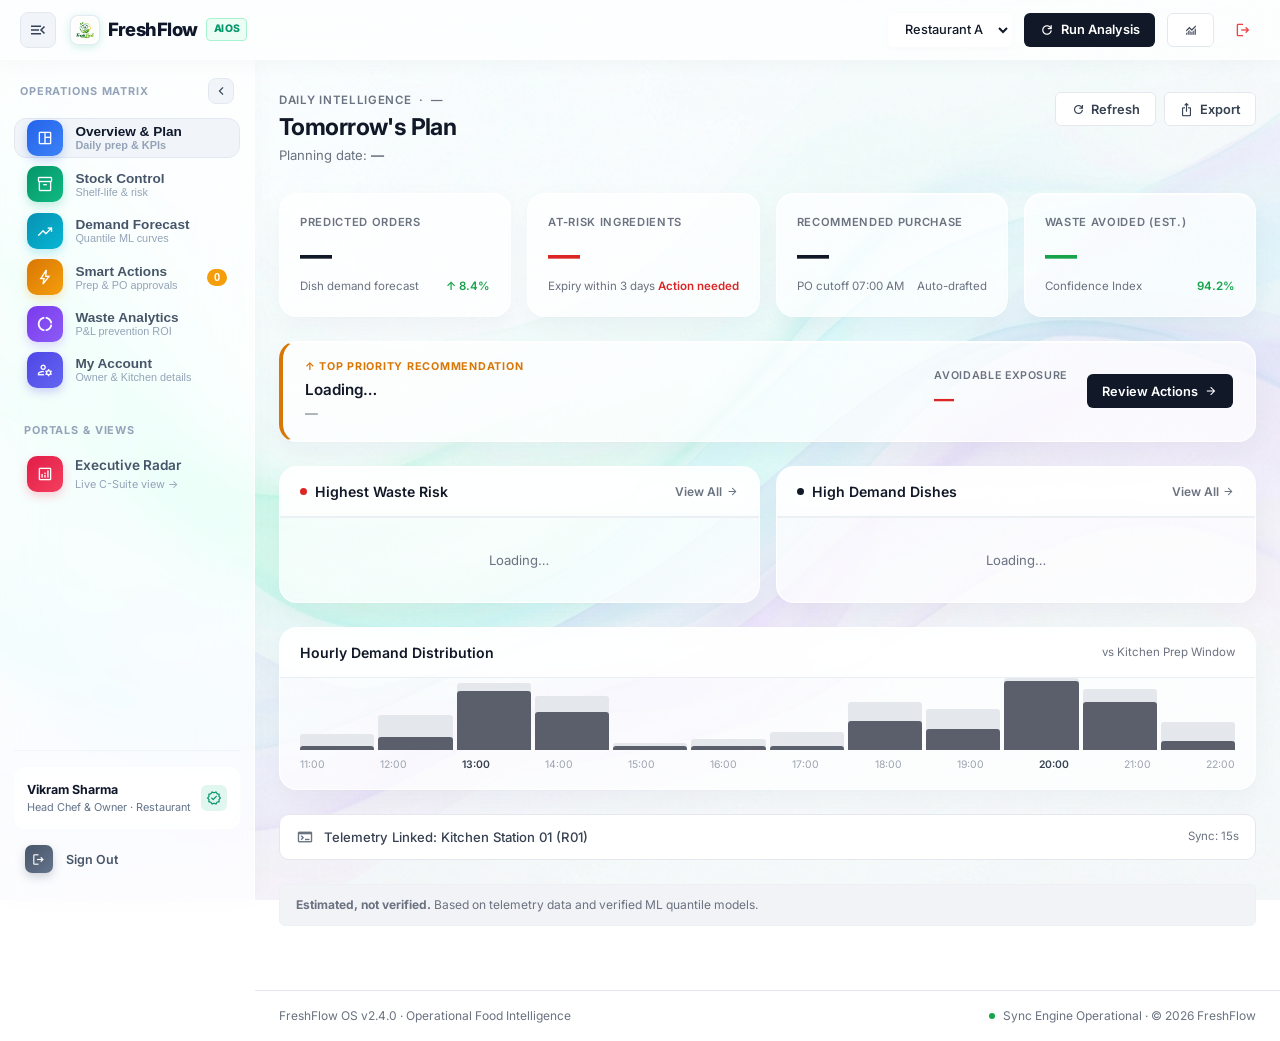
==== static/app.html @ 509ab34d "feat: initialize FreshFlowAI application with backend, database, and static frontend assets" ====
<!DOCTYPE html>
<html lang="en">

<head>
  <meta charset="utf-8" />
  <meta name="viewport" content="width=device-width, initial-scale=1.0" />
  <title>FreshFlow — Restaurant Operations Workspace</title>
  <meta name="description"
    content="Operational restaurant intelligence platform powered by Machine Learning demand forecasting, ingredient waste risk prediction, and automated prep & purchasing planning." />

  <link rel="preconnect" href="https://fonts.googleapis.com" />
  <link rel="preconnect" href="https://fonts.gstatic.com" crossorigin="" />
  <link href="https://fonts.googleapis.com/css2?family=Inter:wght@300;400;500;600;700;800&display=swap"
    rel="stylesheet" />
  <link
    href="https://fonts.googleapis.com/css2?family=Material+Symbols+Outlined:opsz,wght,FILL,GRAD@20..48,100..700,0..1,-50..200"
    rel="stylesheet" />
  <link href="/static/styles.css?v=2.4" rel="stylesheet" />
  <link rel="icon" type="image/png" href="/static/logo.png" />

  <style>
    /* Liquid Glassmorphism & Light bg.png theme */
    body {
      background: url('/static/bg.png') no-repeat center center fixed !important;
      background-size: cover !important;
      min-height: 100vh;
    }

    .workspace-wrapper {
      display: flex;
      flex-direction: column;
      min-height: 100vh;
      background: transparent;
    }

    /* 1. SIMPLE TOP NAVBAR (Liquid Glass) */
    .simple-navbar {
      height: 60px;
      background: rgba(255, 255, 255, 0.75) !important;
      backdrop-filter: blur(20px) saturate(180%) !important;
      -webkit-backdrop-filter: blur(20px) saturate(180%) !important;
      border-bottom: 1px solid rgba(255, 255, 255, 0.85) !important;
      position: sticky;
      top: 0;
      z-index: 50;
      box-shadow: 0 4px 20px rgba(15, 23, 42, 0.03);
    }

    .simple-navbar-inner {
      height: 100%;
      padding: 0 1.25rem;
      display: flex;
      align-items: center;
      justify-content: space-between;
    }

    .navbar-brand-section {
      display: flex;
      align-items: center;
      gap: 0.85rem;
    }

    .navbar-collapse-btn {
      width: 36px;
      height: 36px;
      border-radius: 8px;
      background: #f1f5f9;
      border: 1px solid #e2e8f0;
      color: #334155;
      display: flex;
      align-items: center;
      justify-content: center;
      cursor: pointer;
      transition: all 0.15s;
    }

    .navbar-collapse-btn:hover {
      background: #e2e8f0;
      color: #0f172a;
    }

    .navbar-brand-name {
      font-size: 1.15rem;
      font-weight: 800;
      letter-spacing: -0.03em;
      color: #0f172a;
      display: flex;
      align-items: center;
      gap: 0.5rem;
      text-decoration: none;
    }

    .navbar-ai-chip {
      font-size: 0.65rem;
      font-weight: 800;
      background: #ecfdf5;
      color: #059669;
      border: 1px solid #a7f3d0;
      padding: 0.15rem 0.45rem;
      border-radius: 4px;
    }

    .navbar-status-pill {
      display: inline-flex;
      align-items: center;
      gap: 0.4rem;
      font-size: 0.72rem;
      font-weight: 600;
      color: #059669;
      background: #ecfdf5;
      border: 1px solid #d1fae5;
      padding: 0.2rem 0.6rem;
      border-radius: 9999px;
    }

    .navbar-right-controls {
      display: flex;
      align-items: center;
      gap: 0.75rem;
    }

    .active-kitchen-pill {
      display: flex;
      align-items: center;
      gap: 0.45rem;
      background: rgba(255, 255, 255, 0.75);
      border: 1px solid rgba(226, 232, 240, 0.9);
      padding: 0.35rem 0.8rem;
      border-radius: 9999px;
      font-size: 0.78rem;
      font-weight: 600;
      color: #334155;
      user-select: none;
      cursor: default;
    }

    /* 2. COLORFUL COLLAPSIBLE SIDEBAR */
    .workspace-layout {
      display: flex;
      flex: 1;
      min-height: calc(100vh - 60px);
    }

    .colorful-sidebar {
      width: 255px;
      background: rgba(255, 255, 255, 0.74);
      backdrop-filter: blur(24px) saturate(190%);
      -webkit-backdrop-filter: blur(24px) saturate(190%);
      border-right: 1px solid rgba(255, 255, 255, 0.85);
      display: flex;
      flex-direction: column;
      transition: width 0.25s cubic-bezier(0.16, 1, 0.3, 1);
      position: sticky;
      top: 60px;
      height: calc(100vh - 60px);
      z-index: 30;
      overflow-y: auto;
      overflow-x: hidden;
      flex-shrink: 0;
      box-shadow: 4px 0 24px rgba(15, 23, 42, 0.02);
    }

    .colorful-sidebar.collapsed {
      width: 74px;
    }

    .colorful-sidebar.collapsed .sidebar-label-wrap,
    .colorful-sidebar.collapsed .sidebar-section-title,
    .colorful-sidebar.collapsed .sidebar-profile-card,
    .colorful-sidebar.collapsed .sidebar-badge {
      display: none !important;
    }

    .colorful-sidebar.collapsed .sidebar-nav-item {
      justify-content: center;
      padding: 0.7rem 0;
    }

    .sidebar-content-wrap {
      padding: 1.15rem 0.85rem;
      flex: 1;
      display: flex;
      flex-direction: column;
    }

    .sidebar-section-title {
      font-size: 0.68rem;
      font-weight: 700;
      color: #94a3b8;
      letter-spacing: 0.08em;
      text-transform: uppercase;
      padding: 0.5rem 0.65rem 0.35rem;
      white-space: nowrap;
    }

    .sidebar-nav-list {
      display: flex;
      flex-direction: column;
      gap: 0.4rem;
      list-style: none;
      margin-bottom: 1.5rem;
    }

    .sidebar-nav-item {
      display: flex;
      align-items: center;
      gap: 0.8rem;
      padding: 0.6rem 0.75rem;
      border-radius: 12px;
      border: 1px solid transparent;
      background: transparent;
      color: #475569;
      cursor: pointer;
      transition: all 0.15s cubic-bezier(0.16, 1, 0.3, 1);
      text-decoration: none;
      width: 100%;
      text-align: left;
      user-select: none;
    }

    .sidebar-nav-item:hover {
      background: #f8fafc;
      color: #0f172a;
    }

    .sidebar-nav-item.active {
      background: #f1f5f9;
      color: #0f172a;
      border-color: #e2e8f0;
      font-weight: 600;
    }

    /* Colorful Gradient Icon Boxes */
    .sidebar-icon-wrap {
      width: 36px;
      height: 36px;
      min-width: 36px;
      border-radius: 10px;
      display: flex;
      align-items: center;
      justify-content: center;
      color: #ffffff;
      transition: transform 0.15s;
    }

    .sidebar-nav-item:hover .sidebar-icon-wrap {
      transform: scale(1.05);
    }

    .icon-gradient-blue {
      background: linear-gradient(135deg, #2563eb, #3b82f6);
      box-shadow: 0 4px 10px rgba(37, 99, 235, 0.25);
    }

    .icon-gradient-green {
      background: linear-gradient(135deg, #059669, #10b981);
      box-shadow: 0 4px 10px rgba(16, 185, 129, 0.25);
    }

    .icon-gradient-teal {
      background: linear-gradient(135deg, #0891b2, #06b6d4);
      box-shadow: 0 4px 10px rgba(6, 182, 212, 0.25);
    }

    .icon-gradient-amber {
      background: linear-gradient(135deg, #d97706, #f59e0b);
      box-shadow: 0 4px 10px rgba(245, 158, 11, 0.25);
    }

    .icon-gradient-purple {
      background: linear-gradient(135deg, #7c3aed, #8b5cf6);
      box-shadow: 0 4px 10px rgba(139, 92, 246, 0.25);
    }

    .icon-gradient-rose {
      background: linear-gradient(135deg, #e11d48, #f43f5e);
      box-shadow: 0 4px 10px rgba(244, 63, 94, 0.25);
    }

    .icon-gradient-slate {
      background: linear-gradient(135deg, #475569, #64748b);
      box-shadow: 0 4px 10px rgba(71, 85, 105, 0.25);
    }

    .icon-gradient-indigo {
      background: linear-gradient(135deg, #4f46e5, #6366f1);
      box-shadow: 0 4px 10px rgba(79, 70, 229, 0.25);
    }

    .sidebar-label-wrap {
      display: flex;
      flex-direction: column;
      flex: 1;
      min-width: 0;
      overflow: hidden;
    }

    .sidebar-label-title {
      font-size: 0.85rem;
      font-weight: 600;
      white-space: nowrap;
      overflow: hidden;
      text-overflow: ellipsis;
    }

    .sidebar-label-sub {
      font-size: 0.68rem;
      color: #94a3b8;
      white-space: nowrap;
      overflow: hidden;
      text-overflow: ellipsis;
    }

    .sidebar-badge {
      font-size: 0.7rem;
      font-weight: 700;
      background: #f59e0b;
      color: #ffffff;
      padding: 0.15rem 0.45rem;
      border-radius: 9999px;
    }

    .sidebar-footer {
      margin-top: auto;
      padding-top: 1rem;
      border-top: 1px solid #f1f5f9;
      display: flex;
      flex-direction: column;
      gap: 0.5rem;
    }

    .sidebar-profile-card {
      background: #f8fafc;
      border: 1px solid #e2e8f0;
      border-radius: 12px;
      padding: 0.75rem;
      display: flex;
      align-items: center;
      justify-content: space-between;
    }

    .sidebar-profile-name {
      font-size: 0.78rem;
      font-weight: 700;
      color: #0f172a;
    }

    .sidebar-profile-role {
      font-size: 0.68rem;
      color: #64748b;
    }

    /* Main Content */
    .workspace-main-content {
      flex: 1;
      min-width: 0;
      overflow-y: auto;
    }

    /* ==========================================================================
       LIQUID GLASS CARDS SYSTEM
       ========================================================================== */
    .card,
    .kpi-card,
    .priority-banner,
    .chart-card {
      background: rgba(255, 255, 255, 0.72) !important;
      backdrop-filter: blur(20px) saturate(190%) !important;
      -webkit-backdrop-filter: blur(20px) saturate(190%) !important;
      border: 1px solid rgba(255, 255, 255, 0.88) !important;
      border-radius: 18px !important;
      box-shadow:
        0 10px 30px rgba(15, 23, 42, 0.04),
        0 1px 3px rgba(0, 0, 0, 0.02),
        inset 0 1px 1px rgba(255, 255, 255, 0.95) !important;
      position: relative;
      overflow: hidden;
      transition: all 0.25s cubic-bezier(0.16, 1, 0.3, 1);
    }

    /* Specular Liquid Edge Highlight */
    .card::before,
    .kpi-card::before,
    .priority-banner::before {
      content: '';
      position: absolute;
      top: 0;
      left: 0;
      right: 0;
      height: 1px;
      background: linear-gradient(90deg, transparent, rgba(255, 255, 255, 0.95), transparent);
      pointer-events: none;
    }

    .card:hover,
    .kpi-card:hover {
      transform: translateY(-3px);
      background: rgba(255, 255, 255, 0.84) !important;
      border-color: rgba(255, 255, 255, 1) !important;
      box-shadow:
        0 18px 40px rgba(15, 23, 42, 0.08),
        0 4px 16px rgba(16, 185, 129, 0.08),
        inset 0 1px 1px #ffffff !important;
    }

    .priority-banner {
      border-left: 4px solid var(--warn) !important;
    }

    .card-header {
      background: rgba(255, 255, 255, 0.45) !important;
      backdrop-filter: blur(10px) !important;
      border-bottom: 1px solid rgba(226, 232, 240, 0.7) !important;
    }

    .acc-item {
      border-bottom: 1px solid rgba(226, 232, 240, 0.6) !important;
    }

    .acc-trigger:hover {
      background: rgba(255, 255, 255, 0.5) !important;
    }

    .acc-body {
      background: rgba(248, 250, 252, 0.55) !important;
      backdrop-filter: blur(10px) !important;
    }

    .search-input-wrap,
    .form-select,
    .rest-select {
      background: rgba(255, 255, 255, 0.78) !important;
      backdrop-filter: blur(12px) !important;
      border: 1px solid rgba(255, 255, 255, 0.9) !important;
      box-shadow: 0 2px 8px rgba(0, 0, 0, 0.02), inset 0 1px 1px rgba(255, 255, 255, 0.8) !important;
    }

    .modal-box {
      background: rgba(255, 255, 255, 0.92) !important;
      backdrop-filter: blur(28px) saturate(200%) !important;
      -webkit-backdrop-filter: blur(28px) saturate(200%) !important;
      border: 1px solid rgba(255, 255, 255, 0.9) !important;
      border-radius: 20px !important;
      box-shadow: 0 24px 60px rgba(15, 23, 42, 0.15), inset 0 1px 1px rgba(255, 255, 255, 1) !important;
    }

    .sidebar-profile-card {
      background: rgba(255, 255, 255, 0.6) !important;
      backdrop-filter: blur(10px) !important;
      border: 1px solid rgba(255, 255, 255, 0.8) !important;
    }
  </style>
</head>

<body>

  <div class="workspace-wrapper">

    <!-- ==========================================================================
       1. SIMPLE TOP NAVBAR ("navbar ko simple karo sirf naam likha hona chaiye")
       ========================================================================== -->
    <header class="simple-navbar">
      <div class="simple-navbar-inner">

        <!-- Left: Collapse toggle + Name / Logo -->
        <div class="navbar-brand-section">
          <button class="navbar-collapse-btn" id="btnSidebarToggle" type="button" title="Toggle Sidebar"
            onclick="toggleAppSidebar()">
            <span class="material-symbols-outlined" id="sidebarToggleIcon" style="font-size:20px;">menu_open</span>
          </button>

          <a href="/" class="navbar-brand-name">
            <img src="/static/logo.png" alt="FreshFlow Logo" class="brand-logo-img" style="width:30px;height:30px;border-radius:8px;" />
            <span>FreshFlow</span>
            <span class="navbar-ai-chip">AI OS</span>
          </a>


        </div>

        <!-- Right: Active Business Mode & Controls -->
        <div class="navbar-right-controls">


          <select id="restaurantSelect" class="rest-select">
            <option value="R01">Restaurant A</option>
            <option value="R02">Restaurant B</option>
            <option value="all">All Locations</option>
          </select>

          <button id="btnRunAnalysis" class="btn btn-primary" type="button">
            <span class="material-symbols-outlined" style="font-size:16px;">refresh</span>
            Run Analysis
          </button>

          <a href="/dashboard" class="btn btn-outline" style="text-decoration:none;" title="Executive Radar">
            <span class="material-symbols-outlined" style="font-size:16px;">monitoring</span>
          </a>

          <a href="/login" class="btn btn-ghost btn-icon" style="text-decoration:none;" title="Sign Out">
            <span class="material-symbols-outlined" style="font-size:18px;color:#ef4444;">logout</span>
          </a>
        </div>

      </div>
    </header>

    <!-- ==========================================================================
       2. WORKSPACE LAYOUT: COLORFUL COLLAPSIBLE SIDEBAR + MAIN CONTENT
       ========================================================================== -->
    <div class="workspace-layout">

      <!-- COLORFUL COLLAPSIBLE SIDEBAR -->
      <aside class="colorful-sidebar" id="appSidebar">
        <div class="sidebar-content-wrap">

          <div
            style="display:flex;align-items:center;justify-content:space-between;margin-bottom:0.85rem;padding:0 0.4rem;">
            <span class="sidebar-section-title" style="padding:0;">Operations Matrix</span>
            <button class="navbar-collapse-btn" id="btnSidebarCollapseMini" type="button"
              style="width:26px;height:26px;" onclick="toggleAppSidebar()" title="Collapse / Expand Sidebar">
              <span class="material-symbols-outlined" id="sidebarMiniIcon" style="font-size:16px;">chevron_left</span>
            </button>
          </div>

          <ul class="sidebar-nav-list">
            <!-- 1. Home / Overview -->
            <li>
              <button class="sidebar-nav-item tab-btn active" data-tab="home" type="button"
                title="Overview & Tomorrow's Plan">
                <div class="sidebar-icon-wrap icon-gradient-blue">
                  <span class="material-symbols-outlined" style="font-size:18px;">space_dashboard</span>
                </div>
                <div class="sidebar-label-wrap">
                  <span class="sidebar-label-title">Overview &amp; Plan</span>
                  <span class="sidebar-label-sub">Daily prep &amp; KPIs</span>
                </div>
              </button>
            </li>

            <!-- 2. Stock Control -->
            <li>
              <button class="sidebar-nav-item tab-btn" data-tab="stock" type="button"
                title="Inventory Stock & Perishables">
                <div class="sidebar-icon-wrap icon-gradient-green">
                  <span class="material-symbols-outlined" style="font-size:18px;">inventory_2</span>
                </div>
                <div class="sidebar-label-wrap">
                  <span class="sidebar-label-title">Stock Control</span>
                  <span class="sidebar-label-sub">Shelf-life &amp; risk</span>
                </div>
              </button>
            </li>

            <!-- 3. Demand Forecast -->
            <li>
              <button class="sidebar-nav-item tab-btn" data-tab="forecast" type="button"
                title="7-Day Dish Demand Forecasting">
                <div class="sidebar-icon-wrap icon-gradient-teal">
                  <span class="material-symbols-outlined" style="font-size:18px;">trending_up</span>
                </div>
                <div class="sidebar-label-wrap">
                  <span class="sidebar-label-title">Demand Forecast</span>
                  <span class="sidebar-label-sub">Quantile ML curves</span>
                </div>
              </button>
            </li>

            <!-- 4. Smart Actions -->
            <li>
              <button class="sidebar-nav-item tab-btn" data-tab="actions" type="button"
                title="Autonomous Actions & Orders">
                <div class="sidebar-icon-wrap icon-gradient-amber">
                  <span class="material-symbols-outlined" style="font-size:18px;">bolt</span>
                </div>
                <div class="sidebar-label-wrap">
                  <span class="sidebar-label-title">Smart Actions</span>
                  <span class="sidebar-label-sub">Prep &amp; PO approvals</span>
                </div>
                <span id="pendingActionsBadge" class="sidebar-badge">0</span>
              </button>
            </li>

            <!-- 5. Waste Analytics -->
            <li>
              <button class="sidebar-nav-item tab-btn" data-tab="analytics" type="button"
                title="Performance & Waste Analytics">
                <div class="sidebar-icon-wrap icon-gradient-purple">
                  <span class="material-symbols-outlined" style="font-size:18px;">donut_large</span>
                </div>
                <div class="sidebar-label-wrap">
                  <span class="sidebar-label-title">Waste Analytics</span>
                  <span class="sidebar-label-sub">P&amp;L prevention ROI</span>
                </div>
              </button>
            </li>

            <!-- 6. My Account -->
            <li>
              <button class="sidebar-nav-item tab-btn" data-tab="account" type="button"
                title="My Account & Owner Details">
                <div class="sidebar-icon-wrap icon-gradient-indigo">
                  <span class="material-symbols-outlined" style="font-size:18px;">manage_accounts</span>
                </div>
                <div class="sidebar-label-wrap">
                  <span class="sidebar-label-title">My Account</span>
                  <span class="sidebar-label-sub">Owner &amp; Kitchen details</span>
                </div>
              </button>
            </li>
          </ul>

          <!-- Portals Section -->
          <div class="sidebar-section-title">Portals &amp; Views</div>
          <ul class="sidebar-nav-list" style="margin-bottom:1rem;">
            <li>
              <a href="/dashboard" class="sidebar-nav-item" style="text-decoration:none;"
                title="Executive C-Suite Radar">
                <div class="sidebar-icon-wrap icon-gradient-rose">
                  <span class="material-symbols-outlined" style="font-size:18px;">analytics</span>
                </div>
                <div class="sidebar-label-wrap">
                  <span class="sidebar-label-title">Executive Radar</span>
                  <span class="sidebar-label-sub">Live C-Suite view &rarr;</span>
                </div>
              </a>
            </li>
          </ul>

          <!-- Sidebar Footer Profile (Clean & Clickable to My Account) -->
          <div class="sidebar-footer">
            <div class="sidebar-profile-card" onclick="window.app.switchTab('account')" style="cursor:pointer;"
              title="Click to view My Account">
              <div class="sidebar-profile-info">
                <span class="sidebar-profile-name" id="sidebarProfileName">Restaurant Mode</span>
                <span class="sidebar-profile-role" id="sidebarProfileRole">Head Chef / Owner</span>
              </div>
              <div
                style="width:26px;height:26px;border-radius:6px;background:rgba(16,185,129,0.12);color:#059669;display:flex;align-items:center;justify-content:center;"
                title="Active Profile">
                <span class="material-symbols-outlined" style="font-size:16px;">verified</span>
              </div>
            </div>

            <a href="/login" class="sidebar-nav-item" style="padding:0.45rem 0.65rem;text-decoration:none;"
              title="Sign Out">
              <div class="sidebar-icon-wrap icon-gradient-slate"
                style="width:28px;height:28px;min-width:28px;border-radius:7px;">
                <span class="material-symbols-outlined" style="font-size:15px;">logout</span>
              </div>
              <div class="sidebar-label-wrap">
                <span class="sidebar-label-title" style="font-size:0.78rem;">Sign Out</span>
              </div>
            </a>
          </div>

        </div>
      </aside>

      <!-- ==========================================================================
         3. MAIN OPERATIONAL WORKSPACE
         ========================================================================== -->
      <div class="workspace-main-content">
        <main class="main-wrap">

          <!-- ======= TAB 1: HOME / OVERVIEW ======= -->
          <section id="tab-home" class="tab-content active">

            <div class="page-header scroll-reveal">
              <div>
                <p
                  style="font-size:0.72rem;font-weight:600;text-transform:uppercase;letter-spacing:0.06em;color:var(--text-3);margin-bottom:0.25rem;">
                  Daily Intelligence &nbsp;·&nbsp; <span id="reportAsOfDate">—</span>
                </p>
                <h1 class="page-title">Tomorrow's Plan</h1>
                <p class="page-sub">Planning date: <strong id="reportPlanningDate">—</strong></p>
              </div>
              <div class="page-actions">
                <button id="btnQuickRefresh" class="btn btn-outline" type="button">
                  <span class="material-symbols-outlined" style="font-size:15px;">refresh</span> Refresh
                </button>
                <button class="btn btn-outline" type="button" onclick="window.print()">
                  <span class="material-symbols-outlined" style="font-size:15px;">ios_share</span> Export
                </button>
              </div>
            </div>

            <!-- KPIs -->
            <div class="kpi-grid">
              <div class="kpi-card scroll-reveal delay-1">
                <div class="kpi-label">Predicted Orders</div>
                <div id="kpiPredictedOrders" class="kpi-value">—</div>
                <div class="kpi-foot">
                  <span>Dish demand forecast</span>
                  <span class="kpi-trend up">↑ 8.4%</span>
                </div>
              </div>
              <div class="kpi-card scroll-reveal delay-2">
                <div class="kpi-label">At-Risk Ingredients</div>
                <div id="kpiIngredientsAtRisk" class="kpi-value danger">—</div>
                <div class="kpi-foot">
                  <span>Expiry within 3 days</span>
                  <span style="color:var(--danger);font-weight:600;">Action needed</span>
                </div>
              </div>
              <div class="kpi-card scroll-reveal delay-3">
                <div class="kpi-label">Recommended Purchase</div>
                <div id="kpiPurchaseValue" class="kpi-value">—</div>
                <div class="kpi-foot">
                  <span>PO cutoff 07:00 AM</span>
                  <span>Auto-drafted</span>
                </div>
              </div>
              <div class="kpi-card scroll-reveal delay-4">
                <div class="kpi-label">Waste Avoided (Est.)</div>
                <div id="kpiWasteAvoided" class="kpi-value success">—</div>
                <div class="kpi-foot">
                  <span>Confidence Index</span>
                  <span class="kpi-trend up" style="color:var(--success);">94.2%</span>
                </div>
              </div>
            </div>

            <!-- Priority Recommendation Banner -->
            <div class="priority-banner scroll-reveal">
              <div style="flex:1;min-width:0;">
                <div class="priority-tag">↑ Top Priority Recommendation</div>
                <div class="priority-title" id="priorityActionTitle">Loading…</div>
                <div class="priority-sub" id="priorityActionWhy">—</div>
              </div>
              <div style="display:flex;align-items:center;gap:1.25rem;flex-shrink:0;flex-wrap:wrap;">
                <div>
                  <div
                    style="font-size:0.67rem;color:var(--text-3);font-weight:600;text-transform:uppercase;letter-spacing:0.06em;">
                    Avoidable Exposure</div>
                  <div id="priorityActionCost" class="priority-cost">—</div>
                </div>
                <button class="btn btn-primary" onclick="window.app.switchTab('actions')" type="button">
                  Review Actions <span class="material-symbols-outlined" style="font-size:14px;">arrow_forward</span>
                </button>
              </div>
            </div>

            <!-- Two Column Previews -->
            <div class="two-col scroll-reveal">
              <div class="card">
                <div class="card-header">
                  <span class="card-title">
                    <span
                      style="width:7px;height:7px;border-radius:50%;background:var(--danger);display:inline-block;"></span>
                    Highest Waste Risk
                  </span>
                  <button class="card-link" onclick="window.app.switchTab('stock')" type="button">
                    View All <span class="material-symbols-outlined" style="font-size:13px;">arrow_forward</span>
                  </button>
                </div>
                <div class="acc-list" id="homeRiskList">
                  <div style="padding:2rem;text-align:center;color:var(--text-3);font-size:0.82rem;">Loading…</div>
                </div>
              </div>

              <div class="card">
                <div class="card-header">
                  <span class="card-title">
                    <span
                      style="width:7px;height:7px;border-radius:50%;background:var(--accent);display:inline-block;"></span>
                    High Demand Dishes
                  </span>
                  <button class="card-link" onclick="window.app.switchTab('forecast')" type="button">
                    View All <span class="material-symbols-outlined" style="font-size:13px;">arrow_forward</span>
                  </button>
                </div>
                <div class="acc-list" id="homeForecastList">
                  <div style="padding:2rem;text-align:center;color:var(--text-3);font-size:0.82rem;">Loading…</div>
                </div>
              </div>
            </div>

            <!-- Hourly Demand Histogram -->
            <div class="card chart-card scroll-reveal">
              <div class="card-header">
                <span class="card-title">Hourly Demand Distribution</span>
                <span style="font-size:0.72rem;color:var(--text-3);">vs Kitchen Prep Window</span>
              </div>
              <div class="chart-bars" id="demandHistogram"></div>
              <div class="chart-labels" id="demandHistogramLabels"></div>
            </div>

            <!-- Telemetry Sync -->
            <div
              style="display:flex;align-items:center;justify-content:space-between;padding:0.75rem 1rem;background:var(--bg-card);border:1px solid var(--border);border-radius:var(--radius-md);margin-bottom:1.5rem;"
              class="scroll-reveal">
              <div style="display:flex;align-items:center;gap:0.65rem;">
                <span class="material-symbols-outlined" style="color:var(--text-3);font-size:18px;">terminal</span>
                <span style="font-size:0.82rem;font-weight:500;color:var(--text-2);">Telemetry Linked: Kitchen Station
                  01 (R01)</span>
              </div>
              <span style="font-size:0.72rem;color:var(--text-3);">Sync: 15s</span>
            </div>

            <div class="disclaimer scroll-reveal" id="reportNoteText">
              <strong>Estimated, not verified.</strong> Based on telemetry data and verified ML quantile models.
            </div>
          </section>


          <!-- ======= TAB 2: STOCK & INVENTORY ======= -->
          <section id="tab-stock" class="tab-content">
            <div class="page-header scroll-reveal">
              <div>
                <h1 class="page-title">Stock &amp; Expiry</h1>
                <p class="page-sub">Risk-scored closing stock and shelf-life tracker</p>
              </div>
              <div class="page-actions">
                <button class="btn btn-outline" onclick="window.app.openModal('modalAddStock')" type="button">
                  <span class="material-symbols-outlined" style="font-size:15px;">add_box</span> Add Stock
                </button>
                <button class="btn btn-danger-outline" onclick="window.app.openModal('modalRecordWaste')" type="button">
                  <span class="material-symbols-outlined" style="font-size:15px;">delete</span> Log Waste
                </button>
              </div>
            </div>

            <div class="filter-row scroll-reveal">
              <div class="search-input-wrap">
                <span class="material-symbols-outlined" style="font-size:16px;color:var(--text-4);">search</span>
                <input id="inventorySearch" type="text" placeholder="Search ingredient…" />
              </div>
              <select id="inventoryCategoryFilter" class="form-select">
                <option value="all">All Categories</option>
                <option value="Dairy">Dairy</option>
                <option value="Produce">Produce</option>
                <option value="Dry">Dry Goods</option>
              </select>
              <select id="inventoryRiskFilter" class="form-select">
                <option value="all">All Risk Levels</option>
                <option value="High">High Risk</option>
                <option value="Medium">Medium Risk</option>
                <option value="Low">Low Risk</option>
              </select>
            </div>

            <div class="card scroll-reveal">
              <div class="card-header">
                <span class="card-title">Inventory — <span id="stockCountLabel"
                    style="color:var(--text-3);font-weight:400;">all items</span></span>
              </div>
              <div class="acc-list" id="inventoryAccList">
                <div style="padding:2.5rem;text-align:center;color:var(--text-3);font-size:0.82rem;">Loading stock
                  balances…</div>
              </div>
            </div>
          </section>


          <!-- ======= TAB 3: DEMAND FORECAST ======= -->
          <section id="tab-forecast" class="tab-content">
            <div class="page-header scroll-reveal">
              <div>
                <h1 class="page-title">Demand &amp; Prep Forecast</h1>
                <p class="page-sub">Poisson + Quantile Regressor · 80% confidence intervals</p>
              </div>
              <div class="page-actions">
                <button class="btn btn-outline" onclick="window.app.toggleSimulator()" type="button">
                  <span class="material-symbols-outlined" style="font-size:15px;">tune</span> What-If Simulator
                </button>
              </div>
            </div>

            <!-- Simulator Card -->
            <div id="simulatorCard" class="card section-gap" style="display:none;margin-bottom:1.5rem;">
              <div class="card-header">
                <span class="card-title">
                  <span class="material-symbols-outlined" style="font-size:16px;color:var(--text-3);">psychology</span>
                  What-If Demand Simulator
                </span>
                <button class="btn btn-ghost btn-sm" onclick="window.app.toggleSimulator()" type="button">Close</button>
              </div>
              <div style="padding:1.25rem;">
                <div
                  style="display:grid;grid-template-columns:repeat(auto-fit,minmax(170px,1fr));gap:0.85rem;margin-bottom:1rem;">
                  <div class="form-group">
                    <label class="form-label">Restaurant</label>
                    <select id="simRestId" class="form-select-full">
                      <option value="R01">Restaurant A</option>
                      <option value="R02">Restaurant B</option>
                    </select>
                  </div>
                  <div class="form-group">
                    <label class="form-label">Dish</label>
                    <select id="simDishId" class="form-select-full">
                      <option value="D01">Paneer Tikka</option>
                      <option value="D02">Dal Makhani</option>
                      <option value="D03">Veg Biryani</option>
                      <option value="D04">Butter Naan</option>
                    </select>
                  </div>
                  <div class="form-group">
                    <label class="form-label">Target Date</label>
                    <input id="simDate" type="date" value="2026-01-01" class="form-input" />
                  </div>
                  <div class="form-group">
                    <label class="form-label">Selling Price (₹)</label>
                    <input id="simPrice" type="number" placeholder="Default list price" class="form-input" />
                  </div>
                  <div class="form-group">
                    <label class="form-label">Avg Temp (°C)</label>
                    <input id="simTemp" type="number" value="24.0" step="0.5" class="form-input" />
                  </div>
                </div>
                <button class="btn btn-primary" onclick="window.app.runSimulation()" type="button">Run
                  Simulation</button>
                <div id="simResultBox" style="margin-top:1rem;display:none;"></div>
              </div>
            </div>

            <div class="filter-row scroll-reveal">
              <select id="forecastCategoryFilter" class="form-select">
                <option value="all">All Categories</option>
                <option value="Starters">Starters</option>
                <option value="Mains">Mains</option>
                <option value="Breads">Breads</option>
              </select>
            </div>

            <div class="card scroll-reveal">
              <div class="card-header">
                <span class="card-title">Dish Demand — Next 7 Days</span>
                <span style="font-size:0.72rem;color:var(--text-3);">Click any row to expand prep details</span>
              </div>
              <div class="acc-list" id="forecastAccList">
                <div style="padding:2.5rem;text-align:center;color:var(--text-3);font-size:0.82rem;">Loading forecasts…
                </div>
              </div>
            </div>
          </section>


          <!-- ======= TAB 4: SMART ACTIONS ======= -->
          <section id="tab-actions" class="tab-content">
            <div class="page-header scroll-reveal">
              <div>
                <h1 class="page-title">Smart Actions &amp; Orders</h1>
                <p class="page-sub">Auto-synthesized kitchen prep schedules and supplier purchase orders</p>
              </div>
            </div>

            <div class="filter-row scroll-reveal">
              <select id="actionTypeFilter" class="form-select">
                <option value="all">All Types</option>
                <option value="Purchase">Purchase Orders</option>
                <option value="Prep">Kitchen Prep</option>
                <option value="Promo">Promotions</option>
              </select>
              <select id="actionStatusFilter" class="form-select">
                <option value="all">All Statuses</option>
                <option value="Pending">Pending Approval</option>
                <option value="Approved">Approved</option>
                <option value="Dismissed">Dismissed</option>
              </select>
            </div>

            <div class="card scroll-reveal">
              <div class="card-header">
                <span class="card-title">Action Feed</span>
              </div>
              <div class="acc-list" id="actionsList">
                <div style="padding:2.5rem;text-align:center;color:var(--text-3);font-size:0.82rem;">Loading recommended
                  actions…</div>
              </div>
            </div>
          </section>


          <!-- ======= TAB 5: WASTE ANALYTICS ======= -->
          <section id="tab-analytics" class="tab-content">
            <div class="page-header scroll-reveal">
              <div>
                <h1 class="page-title">Waste Analytics &amp; ROI</h1>
                <p class="page-sub">Operational waste classification and prevention benchmarks</p>
              </div>
            </div>

            <div class="kpi-grid">
              <div class="kpi-card scroll-reveal delay-1">
                <div class="kpi-label">Month-to-Date Waste</div>
                <div id="analyticsMtdWaste" class="kpi-value danger">—</div>
                <div class="kpi-foot"><span>Recorded loss</span><span class="kpi-trend down">↓ 12% vs last mo</span>
                </div>
              </div>
              <div class="kpi-card scroll-reveal delay-2">
                <div class="kpi-label">Waste Avoided (Est.)</div>
                <div id="analyticsAvoided" class="kpi-value success">—</div>
                <div class="kpi-foot"><span>Via proactive actions</span><span class="kpi-trend up">↑ High ROI</span>
                </div>
              </div>
              <div class="kpi-card scroll-reveal delay-3">
                <div class="kpi-label">Forecast Accuracy</div>
                <div id="analyticsAccuracy" class="kpi-value">—</div>
                <div class="kpi-foot"><span>Weighted MAPE</span><span>94.8%</span></div>
              </div>
            </div>

            <div class="two-col scroll-reveal">
              <div class="card">
                <div class="card-header"><span class="card-title">Waste by Reason</span></div>
                <div class="acc-list" id="wasteReasonList">
                  <div style="padding:2rem;text-align:center;color:var(--text-3);font-size:0.82rem;">Loading…</div>
                </div>
              </div>
              <div class="card">
                <div class="card-header"><span class="card-title">Top Wasted Ingredients</span></div>
                <div class="acc-list" id="wasteIngAccList">
                  <div style="padding:2rem;text-align:center;color:var(--text-3);font-size:0.82rem;">Loading…</div>
                </div>
              </div>
            </div>

            <div class="card scroll-reveal" style="margin-top:1.5rem;">
              <div class="card-header">
                <span class="card-title">30-Day Demand History</span>
                <span style="font-size:0.72rem;color:var(--text-3);">Day-of-week seasonality</span>
              </div>
              <div class="trend-wrap" id="demandTrendChart">
                <div style="color:var(--text-3);font-size:0.82rem;text-align:center;width:100%;padding:1rem;">Loading…
                </div>
              </div>
            </div>
          </section>

          <!-- ======= TAB 6: MY ACCOUNT & OWNER DETAILS ======= -->
          <section id="tab-account" class="tab-content" style="display:none;">

            <div class="page-header scroll-reveal">
              <div>
                <h1 class="page-title">My Account &amp; Establishment Details</h1>
                <p class="page-sub">Manage owner profile, food licensing, outlet credentials, and operational
                  preferences.</p>
              </div>
              <div style="display:flex;align-items:center;gap:0.75rem;">

                <button type="button" class="btn btn-primary" onclick="saveOwnerAccountDetails()"
                  style="display:inline-flex;align-items:center;gap:0.4rem;">
                  <span class="material-symbols-outlined" style="font-size:17px;">save</span>
                  <span>Save Details</span>
                </button>
              </div>
            </div>

            <!-- Account Top Overview Banner -->
            <div class="card scroll-reveal"
              style="padding:1.25rem 1.5rem;margin-bottom:1.5rem;display:flex;align-items:center;justify-content:space-between;gap:1.5rem;flex-wrap:wrap;">
              <div style="display:flex;align-items:center;gap:1.25rem;">
                <div
                  style="width:60px;height:60px;border-radius:16px;background:linear-gradient(135deg, #4f46e5, #6366f1);display:flex;align-items:center;justify-content:center;color:#fff;box-shadow:0 8px 20px rgba(79,70,229,0.3);flex-shrink:0;">
                  <span class="material-symbols-outlined" style="font-size:32px;">storefront</span>
                </div>
                <div>
                  <div style="display:flex;align-items:center;gap:0.6rem;margin-bottom:0.25rem;">
                    <h2 id="overviewEstablishmentName"
                      style="font-size:1.25rem;font-weight:700;color:var(--text-1);margin:0;">FreshFlow Cloud Kitchen
                    </h2>
                    <span
                      style="font-size:0.72rem;font-weight:700;background:rgba(16,185,129,0.12);color:#059669;padding:0.18rem 0.55rem;border-radius:9999px;display:inline-flex;align-items:center;gap:0.25rem;">
                      <span class="material-symbols-outlined" style="font-size:13px;">verified</span> Verified Outlet
                    </span>
                  </div>
                  <div style="font-size:0.8rem;color:var(--text-3);display:flex;gap:1.25rem;flex-wrap:wrap;">
                    <span>Owner: <strong id="overviewOwnerName" style="color:var(--text-2);">Vikram
                        Sharma</strong></span>
                    <span>Role: <strong id="overviewOwnerRole" style="color:var(--text-2);">Head Chef /
                        Owner</strong></span>
                    <span>Station: <strong id="overviewStationCode"
                        style="color:var(--text-2);">BLR-CK-01</strong></span>
                  </div>
                </div>
              </div>
              <div style="display:flex;align-items:center;gap:0.75rem;">
                <button type="button" class="btn btn-outline btn-sm" onclick="loadOwnerAccountDetails()"
                  style="display:inline-flex;align-items:center;gap:0.35rem;">
                  <span class="material-symbols-outlined" style="font-size:15px;">restart_alt</span> Reset
                </button>
                <button type="button" class="btn btn-primary btn-sm" onclick="saveOwnerAccountDetails()"
                  style="display:inline-flex;align-items:center;gap:0.35rem;">
                  <span class="material-symbols-outlined" style="font-size:15px;">check</span> Save Changes
                </button>
              </div>
            </div>

            <!-- Two-Column Form Layout -->
            <div class="two-col scroll-reveal">

              <!-- LEFT CARD: Establishment Profile & Government Compliance -->
              <div class="card" style="padding:1.5rem;">
                <div class="card-header" style="margin-bottom:1.25rem;padding:0;border:none;">
                  <div style="display:flex;align-items:center;gap:0.6rem;">
                    <div class="sidebar-icon-wrap icon-gradient-blue"
                      style="width:32px;height:32px;min-width:32px;border-radius:8px;">
                      <span class="material-symbols-outlined" style="font-size:16px;">domain</span>
                    </div>
                    <div>
                      <div class="card-title" style="font-size:1rem;">Establishment Credentials</div>
                      <div style="font-size:0.75rem;color:var(--text-3);">Business mode, FSSAI license &amp; location
                      </div>
                    </div>
                  </div>
                </div>

                <div style="display:flex;flex-direction:column;gap:1.1rem;">
                  <!-- Read-only Onboarding Business Choice -->
                  <div class="form-group">
                    <label class="form-label" style="display:flex;align-items:center;justify-content:space-between;">
                      <span>Business Type (Configured at Login)</span>
                      <span
                        style="font-size:0.7rem;color:#059669;font-weight:700;display:inline-flex;align-items:center;gap:0.2rem;">
                        <span class="material-symbols-outlined" style="font-size:13px;">lock</span> Selected at
                        Onboarding
                      </span>
                    </label>
                    <div
                      style="display:flex;align-items:center;gap:0.5rem;background:rgba(241,245,249,0.8);border:1px solid rgba(203,213,225,0.7);border-radius:10px;padding:0.6rem 0.85rem;">
                      <span class="material-symbols-outlined" id="accFormKitchenIcon"
                        style="font-size:18px;color:#10b981;">restaurant</span>
                      <input type="text" id="accBusinessTypeName" readonly value="Restaurant &amp; Dine-In"
                        style="border:none;background:transparent;outline:none;font-size:0.85rem;font-weight:700;color:#1e293b;width:100%;cursor:not-allowed;" />
                    </div>
                    <span style="font-size:0.7rem;color:var(--text-4);">Selected once during login. Operational
                      forecasting adapts dynamically to this profile.</span>
                  </div>

                  <!-- Establishment Name -->
                  <div class="form-group">
                    <label class="form-label" for="accEstablishmentName">Restaurant / Kitchen Name</label>
                    <input type="text" id="accEstablishmentName" class="form-input"
                      placeholder="e.g. Urban Flavors Cloud Kitchen" value="Urban Flavors Kitchen"
                      style="height:40px;border-radius:10px;font-size:0.85rem;" />
                  </div>

                  <!-- Outlet / Branch Code & Daily Capacity -->
                  <div style="display:grid;grid-template-columns:1fr 1fr;gap:0.75rem;">
                    <div class="form-group">
                      <label class="form-label" for="accOutletCode">Outlet / Station ID</label>
                      <input type="text" id="accOutletCode" class="form-input" placeholder="e.g. BLR-CK-01"
                        value="BLR-CK-01" style="height:40px;border-radius:10px;font-size:0.85rem;" />
                    </div>
                    <div class="form-group">
                      <label class="form-label" for="accTargetOrders">Daily Order Target</label>
                      <input type="number" id="accTargetOrders" class="form-input" placeholder="350" value="350"
                        style="height:40px;border-radius:10px;font-size:0.85rem;" />
                    </div>
                  </div>

                  <!-- FSSAI License & GST -->
                  <div style="display:grid;grid-template-columns:1fr 1fr;gap:0.75rem;">
                    <div class="form-group">
                      <label class="form-label" for="accFssaiNumber">FSSAI License No.</label>
                      <input type="text" id="accFssaiNumber" class="form-input" placeholder="14-digit FSSAI"
                        value="11224001000842" style="height:40px;border-radius:10px;font-size:0.85rem;" />
                    </div>
                    <div class="form-group">
                      <label class="form-label" for="accGstNumber">GSTIN / Tax ID</label>
                      <input type="text" id="accGstNumber" class="form-input" placeholder="GSTIN"
                        value="29ABCDE1234F1Z5" style="height:40px;border-radius:10px;font-size:0.85rem;" />
                    </div>
                  </div>

                  <!-- Physical Kitchen Address -->
                  <div class="form-group">
                    <label class="form-label" for="accAddress">Kitchen / Physical Address</label>
                    <textarea id="accAddress" class="form-input" rows="3" placeholder="Full address..."
                      style="height:auto;padding:0.6rem 0.75rem;border-radius:10px;font-size:0.85rem;resize:vertical;">Plot 42, 4th Main, 100 Feet Road, Indiranagar, Bengaluru, Karnataka - 560038</textarea>
                  </div>
                </div>
              </div>

              <!-- RIGHT CARD: Owner & Operator Details -->
              <div class="card" style="padding:1.5rem;">
                <div class="card-header" style="margin-bottom:1.25rem;padding:0;border:none;">
                  <div style="display:flex;align-items:center;gap:0.6rem;">
                    <div class="sidebar-icon-wrap icon-gradient-indigo"
                      style="width:32px;height:32px;min-width:32px;border-radius:8px;">
                      <span class="material-symbols-outlined" style="font-size:16px;">badge</span>
                    </div>
                    <div>
                      <div class="card-title" style="font-size:1rem;">Owner &amp; Operator Details</div>
                      <div style="font-size:0.75rem;color:var(--text-3);">Personal contact and role in kitchen</div>
                    </div>
                  </div>
                </div>

                <div style="display:flex;flex-direction:column;gap:1.1rem;">
                  <!-- Owner Full Name -->
                  <div class="form-group">
                    <label class="form-label" for="accOwnerName">Owner / Head Chef Full Name</label>
                    <input type="text" id="accOwnerName" class="form-input" placeholder="e.g. Vikram Sharma"
                      value="Vikram Sharma" style="height:40px;border-radius:10px;font-size:0.85rem;" />
                  </div>

                  <!-- Role / Title -->
                  <div class="form-group">
                    <label class="form-label" for="accOwnerRole">Designation / Operational Role</label>
                    <input type="text" id="accOwnerRole" class="form-input" placeholder="e.g. Head Chef &amp; Owner"
                      value="Head Chef &amp; Owner" style="height:40px;border-radius:10px;font-size:0.85rem;" />
                  </div>

                  <!-- Official Email -->
                  <div class="form-group">
                    <label class="form-label" for="accOwnerEmail">Work / Notification Email</label>
                    <input type="email" id="accOwnerEmail" class="form-input" placeholder="owner@restaurant.com"
                      value="admin@freshflow.ai" style="height:40px;border-radius:10px;font-size:0.85rem;" />
                  </div>

                  <!-- Contact Phone & WhatsApp -->
                  <div style="display:grid;grid-template-columns:1fr 1fr;gap:0.75rem;">
                    <div class="form-group">
                      <label class="form-label" for="accOwnerPhone">Mobile / WhatsApp</label>
                      <input type="tel" id="accOwnerPhone" class="form-input" placeholder="+91 98765 43210"
                        value="+91 98765 43210" style="height:40px;border-radius:10px;font-size:0.85rem;" />
                    </div>
                    <div class="form-group">
                      <label class="form-label" for="accEmergencyPhone">Emergency Kitchen Tel</label>
                      <input type="tel" id="accEmergencyPhone" class="form-input" placeholder="+91 91234 56789"
                        value="+91 91234 56789" style="height:40px;border-radius:10px;font-size:0.85rem;" />
                    </div>
                  </div>

                  <!-- Operating Hours & Currency -->
                  <div style="display:grid;grid-template-columns:1fr 1fr;gap:0.75rem;">
                    <div class="form-group">
                      <label class="form-label" for="accOperatingHours">Operating Hours</label>
                      <input type="text" id="accOperatingHours" class="form-input" placeholder="11:00 AM - 11:30 PM"
                        value="11:00 AM - 11:30 PM" style="height:40px;border-radius:10px;font-size:0.85rem;" />
                    </div>
                    <div class="form-group">
                      <label class="form-label" for="accCurrency">Base Currency</label>
                      <select id="accCurrency" class="form-select-full"
                        style="height:40px;border-radius:10px;font-size:0.85rem;">
                        <option value="INR" selected>₹ INR (Indian Rupee)</option>
                        <option value="USD">$ USD (US Dollar)</option>
                        <option value="EUR">€ EUR (Euro)</option>
                        <option value="GBP">£ GBP (British Pound)</option>
                        <option value="AED">AED (UAE Dirham)</option>
                      </select>
                    </div>
                  </div>

                </div>
              </div>

            </div>

            <!-- Save Action Strip -->
            <div class="card scroll-reveal"
              style="margin-top:1.5rem;padding:1.25rem 1.5rem;display:flex;align-items:center;justify-content:space-between;gap:1rem;flex-wrap:wrap;background:rgba(255,255,255,0.85)!important;">
              <div style="display:flex;align-items:center;gap:0.6rem;font-size:0.82rem;color:var(--text-3);">
                <span class="material-symbols-outlined" style="font-size:18px;color:#10b981;">check_circle</span>
                <span>Profile details are saved locally in your browser and automatically update your operations
                  identity.</span>
              </div>
              <div style="display:flex;align-items:center;gap:0.75rem;">
                <button type="button" class="btn btn-outline" onclick="loadOwnerAccountDetails()">
                  Reset Form
                </button>
                <button type="button" class="btn btn-primary" onclick="saveOwnerAccountDetails()"
                  style="display:inline-flex;align-items:center;gap:0.4rem;padding:0.6rem 1.4rem;">
                  <span class="material-symbols-outlined" style="font-size:17px;">save</span>
                  <span>Save Account Details</span>
                </button>
              </div>
            </div>

          </section>

        </main>

        <!-- Site Footer -->
        <footer class="site-footer">
          <div class="footer-inner">
            <span>FreshFlow OS v2.4.0 · Operational Food Intelligence</span>
            <span style="display:flex;align-items:center;gap:0.5rem;">
              <span
                style="width:6px;height:6px;border-radius:50%;background:var(--success);display:inline-block;"></span>
              Sync Engine Operational · © 2026 FreshFlow
            </span>
          </div>
        </footer>

      </div> <!-- /.workspace-main-content -->
    </div> <!-- /.workspace-layout -->
  </div> <!-- /.workspace-wrapper -->


  <!-- ==========================================================================
     MODALS
     ========================================================================== -->
  <div id="modalAddStock" class="modal-backdrop" style="display:none;">
    <div class="modal-box">
      <div class="modal-header">
        <span class="modal-title">Add Stock / Receive Delivery</span>
        <button class="btn btn-ghost btn-icon btn-sm" onclick="window.app.closeModal('modalAddStock')"
          type="button">&times;</button>
      </div>
      <div class="modal-body">
        <div class="form-group">
          <label class="form-label">Restaurant</label>
          <select id="modalAddStockRest" class="form-select-full">
            <option value="R01">Restaurant A (R01)</option>
            <option value="R02">Restaurant B (R02)</option>
          </select>
        </div>
        <div class="form-group">
          <label class="form-label">Ingredient</label>
          <select id="modalAddStockIng" class="form-select-full"></select>
        </div>
        <div class="form-group">
          <label class="form-label">Quantity Added</label>
          <input id="modalAddStockQty" type="number" min="0.1" step="0.5" value="5.0" class="form-input" />
        </div>
        <div class="form-group">
          <label class="form-label">Days to Expiry (optional)</label>
          <input id="modalAddStockExp" type="number" placeholder="e.g. 7" class="form-input" />
        </div>
      </div>
      <div class="modal-footer">
        <button class="btn btn-ghost" onclick="window.app.closeModal('modalAddStock')" type="button">Cancel</button>
        <button class="btn btn-primary" onclick="window.app.submitAddStock()" type="button">Confirm Stock</button>
      </div>
    </div>
  </div>

  <div id="modalRecordWaste" class="modal-backdrop" style="display:none;">
    <div class="modal-box">
      <div class="modal-header">
        <span class="modal-title">Record Waste Event</span>
        <button class="btn btn-ghost btn-icon btn-sm" onclick="window.app.closeModal('modalRecordWaste')"
          type="button">&times;</button>
      </div>
      <div class="modal-body">
        <div class="form-group">
          <label class="form-label">Restaurant</label>
          <select id="modalWasteRest" class="form-select-full">
            <option value="R01">Restaurant A (R01)</option>
            <option value="R02">Restaurant B (R02)</option>
          </select>
        </div>
        <div class="form-group">
          <label class="form-label">Ingredient</label>
          <select id="modalWasteIng" class="form-select-full"></select>
        </div>
        <div class="form-group">
          <label class="form-label">Discard Quantity</label>
          <input id="modalWasteQty" type="number" min="0.1" step="0.1" value="1.0" class="form-input" />
        </div>
        <div class="form-group">
          <label class="form-label">Reason</label>
          <select id="modalWasteReason" class="form-select-full">
            <option value="expired">Batch Expired</option>
            <option value="spoilage">Chiller Spoilage</option>
            <option value="over-prep">Over-preparation</option>
          </select>
        </div>
        <div class="form-group">
          <label class="form-label">Notes (optional)</label>
          <input id="modalWasteNotes" type="text" placeholder="e.g. Past shelf life in walk-in" class="form-input" />
        </div>
      </div>
      <div class="modal-footer">
        <button class="btn btn-ghost" onclick="window.app.closeModal('modalRecordWaste')" type="button">Cancel</button>
        <button class="btn btn-danger-outline" onclick="window.app.submitRecordWaste()"
          style="background:var(--danger);color:#fff;border-color:transparent;" type="button">Log Waste</button>
      </div>
    </div>
  </div>

  <!-- Toast -->
  <div id="toast" class="toast" style="display:none;"></div>

  <!-- Core Dashboard Engine -->
  <script src="/static/app.js"></script>

  <script>
    // Sidebar Toggle Controller
    function toggleAppSidebar() {
      const sidebar = document.getElementById('appSidebar');
      const toggleIcon = document.getElementById('sidebarToggleIcon');
      const miniIcon = document.getElementById('sidebarMiniIcon');
      if (!sidebar) return;

      const isCollapsed = sidebar.classList.toggle('collapsed');
      localStorage.setItem('freshflow_sidebar_collapsed', isCollapsed ? '1' : '0');

      if (toggleIcon) toggleIcon.textContent = isCollapsed ? 'menu' : 'menu_open';
      if (miniIcon) miniIcon.textContent = isCollapsed ? 'chevron_right' : 'chevron_left';
    }

    // Owner Account & Establishment Profile Logic
    function loadOwnerAccountDetails() {
      const profileKey = 'freshflow_owner_profile';
      let data = {};
      try {
        const saved = localStorage.getItem(profileKey);
        if (saved) data = JSON.parse(saved);
      } catch (e) {
        console.warn('Failed parsing owner profile:', e);
      }

      const kitchenType = localStorage.getItem('freshflow_kitchen_type') || 'restaurant';
      const kitchenName = localStorage.getItem('freshflow_kitchen_name') || 'Restaurant & Dine-In';
      const icons = { hotel: 'hotel', restaurant: 'restaurant', hostelmess: 'apartment', cloudkitchen: 'cloud_queue' };

      // Set business mode badge & readonly name
      const badgeEl = document.getElementById('accountModeBadge');
      const iconEl = document.getElementById('accountModeIcon');
      const formIconEl = document.getElementById('accFormKitchenIcon');
      const formNameEl = document.getElementById('accBusinessTypeName');
      if (badgeEl) badgeEl.textContent = `${kitchenName} (Locked)`;
      if (iconEl) iconEl.textContent = icons[kitchenType] || 'restaurant';
      if (formIconEl) formIconEl.textContent = icons[kitchenType] || 'restaurant';
      if (formNameEl) formNameEl.value = kitchenName;

      // Default values tailored to business type if not yet saved
      const defaultEstablishments = {
        cloudkitchen: 'Urban Spice Cloud Kitchen',
        hotel: 'Grand Imperial Dining & Banquets',
        hostelmess: 'Campus Central Dining Hall',
        restaurant: 'The Urban Bistro & Dine-In'
      };

      const estName = data.establishmentName || defaultEstablishments[kitchenType] || 'FreshFlow Operations Outlet';
      const ownerName = data.ownerName || 'Vikram Sharma';
      const ownerRole = data.ownerRole || 'Head Chef & Owner';
      const outletCode = data.outletCode || (kitchenType === 'cloudkitchen' ? 'BLR-CK-01' : 'HQ-REST-01');
      const targetOrders = data.targetOrders || '350';
      const fssai = data.fssai || '11224001000842';
      const gst = data.gst || '29ABCDE1234F1Z5';
      const address = data.address || 'Plot 42, 4th Main, 100 Feet Road, Indiranagar, Bengaluru, Karnataka - 560038';
      const email = data.email || 'admin@freshflow.ai';
      const phone = data.phone || '+91 98765 43210';
      const emergencyPhone = data.emergencyPhone || '+91 91234 56789';
      const hours = data.hours || '11:00 AM - 11:30 PM';
      const currency = data.currency || 'INR';

      if (document.getElementById('accEstablishmentName')) document.getElementById('accEstablishmentName').value = estName;
      if (document.getElementById('accOwnerName')) document.getElementById('accOwnerName').value = ownerName;
      if (document.getElementById('accOwnerRole')) document.getElementById('accOwnerRole').value = ownerRole;
      if (document.getElementById('accOutletCode')) document.getElementById('accOutletCode').value = outletCode;
      if (document.getElementById('accTargetOrders')) document.getElementById('accTargetOrders').value = targetOrders;
      if (document.getElementById('accFssaiNumber')) document.getElementById('accFssaiNumber').value = fssai;
      if (document.getElementById('accGstNumber')) document.getElementById('accGstNumber').value = gst;
      if (document.getElementById('accAddress')) document.getElementById('accAddress').value = address;
      if (document.getElementById('accOwnerEmail')) document.getElementById('accOwnerEmail').value = email;
      if (document.getElementById('accOwnerPhone')) document.getElementById('accOwnerPhone').value = phone;
      if (document.getElementById('accEmergencyPhone')) document.getElementById('accEmergencyPhone').value = emergencyPhone;
      if (document.getElementById('accOperatingHours')) document.getElementById('accOperatingHours').value = hours;
      if (document.getElementById('accCurrency')) document.getElementById('accCurrency').value = currency;

      // Update overview summary banner
      if (document.getElementById('overviewEstablishmentName')) document.getElementById('overviewEstablishmentName').textContent = estName;
      if (document.getElementById('overviewOwnerName')) document.getElementById('overviewOwnerName').textContent = ownerName;
      if (document.getElementById('overviewOwnerRole')) document.getElementById('overviewOwnerRole').textContent = ownerRole;
      if (document.getElementById('overviewStationCode')) document.getElementById('overviewStationCode').textContent = outletCode;

      // Update sidebar footer profile card with owner details
      const sideName = document.getElementById('sidebarProfileName');
      const sideRole = document.getElementById('sidebarProfileRole');
      if (sideName) sideName.textContent = ownerName || estName;
      if (sideRole) sideRole.textContent = `${ownerRole} · ${kitchenName.split(' ')[0]}`;
    }

    function saveOwnerAccountDetails() {
      const data = {
        establishmentName: document.getElementById('accEstablishmentName')?.value.trim() || 'Urban Flavors Kitchen',
        ownerName: document.getElementById('accOwnerName')?.value.trim() || 'Vikram Sharma',
        ownerRole: document.getElementById('accOwnerRole')?.value.trim() || 'Head Chef & Owner',
        outletCode: document.getElementById('accOutletCode')?.value.trim() || 'BLR-CK-01',
        targetOrders: document.getElementById('accTargetOrders')?.value.trim() || '350',
        fssai: document.getElementById('accFssaiNumber')?.value.trim() || '11224001000842',
        gst: document.getElementById('accGstNumber')?.value.trim() || '29ABCDE1234F1Z5',
        address: document.getElementById('accAddress')?.value.trim() || '',
        email: document.getElementById('accOwnerEmail')?.value.trim() || 'admin@freshflow.ai',
        phone: document.getElementById('accOwnerPhone')?.value.trim() || '',
        emergencyPhone: document.getElementById('accEmergencyPhone')?.value.trim() || '',
        hours: document.getElementById('accOperatingHours')?.value.trim() || '',
        currency: document.getElementById('accCurrency')?.value || 'INR',
        savedAt: new Date().toISOString()
      };

      localStorage.setItem('freshflow_owner_profile', JSON.stringify(data));
      loadOwnerAccountDetails();

      if (window.app && window.app.showToast) {
        window.app.showToast('✓ Owner & establishment details saved successfully!');
      } else {
        alert('✓ Owner & establishment details saved successfully!');
      }
    }

    // Restore saved preferences
    window.addEventListener('DOMContentLoaded', () => {
      // Restore sidebar state
      if (localStorage.getItem('freshflow_sidebar_collapsed') === '1') {
        const sidebar = document.getElementById('appSidebar');
        if (sidebar) sidebar.classList.add('collapsed');
        const toggleIcon = document.getElementById('sidebarToggleIcon');
        const miniIcon = document.getElementById('sidebarMiniIcon');
        if (toggleIcon) toggleIcon.textContent = 'menu';
        if (miniIcon) miniIcon.textContent = 'chevron_right';
      }

      // Restore kitchen profile
      const type = localStorage.getItem('freshflow_kitchen_type') || 'restaurant';
      const name = localStorage.getItem('freshflow_kitchen_name') || 'Restaurant & Dine-In';
      const icons = { hotel: 'hotel', restaurant: 'restaurant', hostelmess: 'apartment', cloudkitchen: 'cloud_queue' };

      const navName = document.getElementById('navbarKitchenName');
      const navIcon = document.getElementById('navbarKitchenIcon');

      if (navName) navName.textContent = name;
      if (navIcon) navIcon.textContent = icons[type] || 'restaurant';

      // Load Owner details into sidebar and account form
      loadOwnerAccountDetails();

      // Instantiate dashboard engine
      if (window.FreshFlowApp) {
        window.app = new FreshFlowApp();
      }
    });
  </script>

</body>

</html>
---- static/styles.css ----
/* ==========================================================================

   FreshFlow — Minimal Clean Design System

   Monochromatic — Structured — Scrollytelling

   ========================================================================== */



@import url('https://fonts.googleapis.com/css2?family=Inter:wght@300;400;500;600;700&display=swap');



:root {

  --font-sans: 'Inter', -apple-system, BlinkMacSystemFont, sans-serif;



  --bg:         #f7f8fa;

  --bg-card:    #ffffff;

  --bg-row:     #fbfcfd;

  --bg-subtle:  #f1f3f6;



  --border:     #e4e7ec;

  --border-light: #edf0f4;



  --text-1:     #111827;

  --text-2:     #374151;

  --text-3:     #6b7280;

  --text-4:     #9ca3af;



  --accent:     #111827;

  --accent-soft: rgba(17, 24, 39, 0.07);



  --danger:     #dc2626;

  --danger-soft: rgba(220, 38, 38, 0.07);



  --warn:       #d97706;

  --warn-soft:  rgba(217, 119, 6, 0.08);



  --success:    #16a34a;

  --success-soft: rgba(22, 163, 74, 0.08);



  --radius-sm: 6px;

  --radius-md: 10px;

  --radius-lg: 14px;

  --radius-pill: 9999px;



  --shadow-xs: 0 1px 2px rgba(0,0,0,0.04);

  --shadow-sm: 0 1px 4px rgba(0,0,0,0.06), 0 1px 2px rgba(0,0,0,0.04);

  --shadow-md: 0 4px 12px rgba(0,0,0,0.07), 0 1px 3px rgba(0,0,0,0.04);

}



*, *::before, *::after { box-sizing: border-box; margin: 0; padding: 0; }

html { scroll-behavior: smooth; }



body {
  font-family: var(--font-sans);
  background-color: #f8fafc;
  background-image: url('/static/bg.png');
  background-repeat: no-repeat;
  background-position: center center;
  background-size: cover;
  background-attachment: fixed;
  color: var(--text-2);
  line-height: 1.55;
  -webkit-font-smoothing: antialiased;
  min-height: 100vh;
  overflow-x: hidden;
}



::-webkit-scrollbar { width: 6px; height: 6px; }

::-webkit-scrollbar-track { background: transparent; }

::-webkit-scrollbar-thumb { background: #d1d5db; border-radius: var(--radius-pill); }

::-webkit-scrollbar-thumb:hover { background: #9ca3af; }



/* HEADER */

.site-header {

  position: sticky; top: 0; z-index: 50;

  background: rgba(247, 248, 250, 0.94);

  backdrop-filter: blur(20px);

  -webkit-backdrop-filter: blur(20px);

  border-bottom: 1px solid var(--border);

}

.header-inner { max-width: 1280px; margin: 0 auto; padding: 0 1.5rem; }

.header-row1 {

  display: flex; align-items: center;

  justify-content: space-between; height: 56px; gap: 1rem;

}

.brand { display: flex; align-items: center; gap: 0.65rem; cursor: pointer; text-decoration: none; }

.brand-logo-img,
.landing-logo-img {
  width: 34px;
  height: 34px;
  object-fit: contain;
  border-radius: 9px;
  background: #ffffff;
  padding: 2px;
  border: 1px solid rgba(226, 232, 240, 0.9);
  box-shadow: 0 2px 8px rgba(16, 185, 129, 0.2);
  display: block;
}

.brand-icon {

  width: 32px; height: 32px; background: var(--accent); color: #fff;

  border-radius: var(--radius-sm); display: flex; align-items: center; justify-content: center; font-size: 16px;

}

.brand-name { font-size: 1rem; font-weight: 700; color: var(--text-1); letter-spacing: -0.02em; }

.brand-sub { font-size: 0.65rem; font-weight: 600; color: var(--text-3); text-transform: uppercase; letter-spacing: 0.06em; }

.status-pill {

  display: inline-flex; align-items: center; gap: 0.4rem; font-size: 0.72rem; font-weight: 600;

  color: var(--success); background: var(--success-soft); border: 1px solid rgba(22,163,74,0.18);

  padding: 0.2rem 0.6rem; border-radius: var(--radius-pill);

}

.status-dot { width: 6px; height: 6px; border-radius: 50%; background: var(--success); animation: blink 2s ease-in-out infinite; }

@keyframes blink { 0%,100% { opacity:1; } 50% { opacity:0.4; } }

.header-actions { display: flex; align-items: center; gap: 0.5rem; }

.rest-select {

  font-family: var(--font-sans); font-size: 0.8rem; font-weight: 500;

  height: 34px; padding: 0 0.75rem; border: 1px solid var(--border);

  border-radius: var(--radius-sm); background: var(--bg-card); color: var(--text-1);

  outline: none; cursor: pointer; transition: border-color 0.15s;

}

.rest-select:focus { border-color: var(--accent); }



/* BUTTONS */

.btn {

  display: inline-flex; align-items: center; gap: 0.35rem;

  font-family: var(--font-sans); font-size: 0.8rem; font-weight: 600;

  height: 34px; padding: 0 0.9rem; border-radius: var(--radius-sm);

  border: 1px solid transparent; cursor: pointer;

  transition: all 0.15s cubic-bezier(0.16,1,0.3,1); white-space: nowrap;

}

.btn:active { transform: scale(0.98); }

.btn-primary { background: var(--accent); color: #fff; }

.btn-primary:hover { opacity: 0.88; }

.btn-ghost { background: transparent; color: var(--text-3); }

.btn-ghost:hover { background: var(--bg-subtle); color: var(--text-1); }

.btn-outline { background: var(--bg-card); color: var(--text-2); border-color: var(--border); }

.btn-outline:hover { border-color: var(--text-3); }

.btn-danger-outline { background: transparent; color: var(--danger); border-color: rgba(220,38,38,0.25); }

.btn-danger-outline:hover { background: var(--danger-soft); }

.btn-sm { height: 28px; padding: 0 0.65rem; font-size: 0.75rem; }

.btn-icon { width: 34px; padding: 0; justify-content: center; }



/* TAB BAR */

.tab-bar {

  display: flex; align-items: center; border-top: 1px solid var(--border-light);

  overflow-x: auto; scrollbar-width: none;

}

.tab-bar::-webkit-scrollbar { display: none; }

.tab-btn {

  display: inline-flex; align-items: center; gap: 0.4rem;

  padding: 0 1rem; height: 40px; font-size: 0.82rem; font-weight: 500;

  color: var(--text-3); background: transparent; border: none;

  border-bottom: 2px solid transparent; cursor: pointer;

  transition: color 0.15s, border-color 0.15s; white-space: nowrap;

}

.tab-btn:hover { color: var(--text-1); }

.tab-btn.active { color: var(--text-1); font-weight: 600; border-bottom-color: var(--text-1); }

.tab-badge {

  display: inline-flex; align-items: center; justify-content: center;

  min-width: 18px; height: 18px; padding: 0 5px; font-size: 0.65rem;

  font-weight: 700; border-radius: var(--radius-pill); background: var(--warn); color: #fff;

}



/* LAYOUT */

.main-wrap { max-width: 1280px; margin: 0 auto; padding: 2rem 1.5rem 4rem; }



/* TAB TRANSITIONS */

.tab-content { display: none; opacity: 0; }

.tab-content.active { display: block; animation: tabIn 0.3s cubic-bezier(0.16,1,0.3,1) forwards; }

@keyframes tabIn {

  from { opacity:0; transform: translateY(10px); }

  to   { opacity:1; transform: translateY(0); }

}



/* SCROLLYTELLING */

.scroll-reveal {

  opacity: 0; transform: translateY(24px);

  transition: opacity 0.55s cubic-bezier(0.16,1,0.3,1), transform 0.55s cubic-bezier(0.16,1,0.3,1);

}

.scroll-reveal.in-view { opacity: 1; transform: translateY(0); }

.scroll-reveal.delay-1 { transition-delay: 0.08s; }

.scroll-reveal.delay-2 { transition-delay: 0.16s; }

.scroll-reveal.delay-3 { transition-delay: 0.24s; }

.scroll-reveal.delay-4 { transition-delay: 0.32s; }



/* PAGE HEADER */

.page-header { display: flex; align-items: flex-start; justify-content: space-between; gap: 1rem; margin-bottom: 1.75rem; flex-wrap: wrap; }

.page-title { font-size: 1.45rem; font-weight: 700; color: var(--text-1); letter-spacing: -0.025em; line-height: 1.2; }

.page-sub { font-size: 0.82rem; color: var(--text-3); margin-top: 0.2rem; }

.page-actions { display: flex; align-items: center; gap: 0.5rem; flex-shrink: 0; }



/* KPI GRID */

.kpi-grid { display: grid; grid-template-columns: repeat(auto-fit, minmax(210px, 1fr)); gap: 1rem; margin-bottom: 1.5rem; }

.kpi-card {

  background: var(--bg-card); border: 1px solid var(--border);

  border-radius: var(--radius-md); padding: 1.25rem;

  box-shadow: var(--shadow-xs); transition: box-shadow 0.2s, transform 0.2s;

}

.kpi-card:hover { box-shadow: var(--shadow-md); transform: translateY(-2px); }

.kpi-label { font-size: 0.7rem; font-weight: 600; color: var(--text-3); text-transform: uppercase; letter-spacing: 0.06em; }

.kpi-value { font-size: 2rem; font-weight: 700; color: var(--text-1); letter-spacing: -0.04em; line-height: 1.1; margin: 0.35rem 0; }

.kpi-value.danger { color: var(--danger); }

.kpi-value.success { color: var(--success); }

.kpi-foot { font-size: 0.72rem; color: var(--text-3); display: flex; align-items: center; justify-content: space-between; }

.kpi-trend { display: inline-flex; align-items: center; gap: 0.2rem; font-size: 0.72rem; font-weight: 600; }

.kpi-trend.up { color: var(--success); }

.kpi-trend.down { color: var(--danger); }



/* PRIORITY BANNER */

.priority-banner {

  background: var(--bg-card); border: 1px solid var(--border);

  border-left: 3px solid var(--warn); border-radius: var(--radius-md);

  padding: 1.1rem 1.35rem; margin-bottom: 1.5rem;

  display: flex; align-items: center; justify-content: space-between;

  gap: 1rem; flex-wrap: wrap; box-shadow: var(--shadow-xs);

}

.priority-tag { font-size: 0.67rem; font-weight: 700; text-transform: uppercase; letter-spacing: 0.07em; color: var(--warn); margin-bottom: 0.15rem; }

.priority-title { font-size: 0.95rem; font-weight: 600; color: var(--text-1); }

.priority-sub { font-size: 0.8rem; color: var(--text-3); margin-top: 0.1rem; }

.priority-cost { font-size: 1.25rem; font-weight: 700; color: var(--danger); letter-spacing: -0.03em; white-space: nowrap; }



/* CARD */

.card { background: var(--bg-card); border: 1px solid var(--border); border-radius: var(--radius-md); box-shadow: var(--shadow-xs); overflow: hidden; }

.card-header { display: flex; align-items: center; justify-content: space-between; padding: 0.85rem 1.25rem; border-bottom: 1px solid var(--border-light); }

.card-title { font-size: 0.88rem; font-weight: 600; color: var(--text-1); display: flex; align-items: center; gap: 0.5rem; }

.card-link { font-size: 0.75rem; font-weight: 600; color: var(--text-3); text-decoration: none; display: flex; align-items: center; gap: 0.2rem; transition: color 0.15s; background: none; border: none; cursor: pointer; font-family: var(--font-sans); }

.card-link:hover { color: var(--text-1); }

.two-col { display: grid; grid-template-columns: 1fr 1fr; gap: 1rem; margin-bottom: 1.5rem; }

@media (max-width: 860px) { .two-col { grid-template-columns: 1fr; } }



/* DEMAND CHART */

.chart-card { margin-bottom: 1.5rem; }

.chart-bars { display: flex; align-items: flex-end; gap: 4px; height: 72px; padding: 0 1.25rem; }

.chart-bar-col { flex: 1; min-width: 14px; display: flex; flex-direction: column; align-items: center; height: 100%; justify-content: flex-end; }

.chart-bar { width: 100%; background: var(--border); border-radius: 3px 3px 0 0; position: relative; transition: background 0.2s; min-height: 4px; }

.chart-bar-fill { position: absolute; bottom: 0; left: 0; right: 0; background: var(--accent); border-radius: 3px 3px 0 0; opacity: 0.65; min-height: 4px; }

.chart-bar-col:hover .chart-bar { background: var(--bg-subtle); }

.chart-bar-col:hover .chart-bar-fill { opacity: 1; }

.chart-labels { display: flex; justify-content: space-between; padding: 0.4rem 1.25rem 1rem; font-size: 0.65rem; color: var(--text-4); }



/* ACCORDION ROWS */

.acc-list { border-top: 1px solid var(--border-light); }

.acc-item { border-bottom: 1px solid var(--border-light); }

.acc-trigger {

  width: 100%; display: flex; align-items: center; justify-content: space-between;

  padding: 0.85rem 1.25rem; background: none; border: none; cursor: pointer;

  font-family: var(--font-sans); text-align: left; transition: background 0.15s; gap: 0.75rem;

}

.acc-trigger:hover { background: var(--bg-row); }

.acc-trigger-left { display: flex; align-items: center; gap: 0.75rem; flex: 1; min-width: 0; }

.acc-name { font-size: 0.85rem; font-weight: 600; color: var(--text-1); white-space: nowrap; overflow: hidden; text-overflow: ellipsis; }

.acc-meta { font-size: 0.75rem; color: var(--text-3); white-space: nowrap; }

.acc-trigger-right { display: flex; align-items: center; gap: 0.65rem; flex-shrink: 0; }

.acc-chevron { width: 16px; height: 16px; color: var(--text-4); transition: transform 0.2s; flex-shrink: 0; }

.acc-item.open .acc-chevron { transform: rotate(180deg); }

.acc-body { display: none; padding: 0 1.25rem 1rem; background: var(--bg-row); border-top: 1px solid var(--border-light); }

.acc-item.open .acc-body { display: block; }

.acc-detail-grid { display: grid; grid-template-columns: repeat(auto-fill, minmax(150px, 1fr)); gap: 0.75rem 1.25rem; padding: 0.85rem 0; }

.acc-detail-label { font-size: 0.67rem; font-weight: 600; text-transform: uppercase; letter-spacing: 0.05em; color: var(--text-4); margin-bottom: 0.15rem; }

.acc-detail-value { font-size: 0.85rem; font-weight: 500; color: var(--text-1); }

.acc-detail-value.danger { color: var(--danger); }

.acc-detail-value.warn { color: var(--warn); }

.acc-detail-value.success { color: var(--success); }

.acc-body-actions { display: flex; align-items: center; gap: 0.5rem; padding-top: 0.65rem; border-top: 1px solid var(--border-light); margin-top: 0.5rem; }



/* BADGES */

.badge { display: inline-flex; align-items: center; padding: 0.18rem 0.5rem; font-size: 0.68rem; font-weight: 700; border-radius: var(--radius-pill); letter-spacing: 0.03em; white-space: nowrap; }

.badge-danger  { background: var(--danger-soft); color: var(--danger); }

.badge-warn    { background: var(--warn-soft); color: var(--warn); }

.badge-success { background: var(--success-soft); color: var(--success); }

.badge-neutral { background: var(--bg-subtle); color: var(--text-3); }

.badge-dark    { background: var(--accent-soft); color: var(--accent); }



/* FILTER ROW */

.filter-row { display: flex; align-items: center; gap: 0.5rem; margin-bottom: 1rem; flex-wrap: wrap; }

.search-input-wrap { display: flex; align-items: center; gap: 0.4rem; background: var(--bg-card); border: 1px solid var(--border); border-radius: var(--radius-sm); padding: 0 0.75rem; height: 34px; flex: 1; max-width: 320px; }

.search-input-wrap input { border: none; background: transparent; outline: none; font-family: var(--font-sans); font-size: 0.8rem; color: var(--text-1); width: 100%; }

.search-input-wrap input::placeholder { color: var(--text-4); }

.form-select { font-family: var(--font-sans); font-size: 0.8rem; font-weight: 500; height: 34px; padding: 0 0.75rem; border: 1px solid var(--border); border-radius: var(--radius-sm); background: var(--bg-card); color: var(--text-1); outline: none; cursor: pointer; }

.form-select:focus { border-color: var(--accent); }



/* STAT STRIP */

.stat-strip { display: flex; gap: 1.5rem; align-items: center; flex-wrap: wrap; margin-bottom: 1.5rem; }

.stat-label { font-size: 0.67rem; font-weight: 600; text-transform: uppercase; letter-spacing: 0.06em; color: var(--text-4); }

.stat-val { font-size: 1.5rem; font-weight: 700; color: var(--text-1); letter-spacing: -0.03em; line-height: 1.1; }

.stat-val.success { color: var(--success); }

.stat-val.danger { color: var(--danger); }



/* ACTION DOT STATES */

.action-status-dot { width: 8px; height: 8px; border-radius: 50%; flex-shrink: 0; }

.dot-pending   { background: var(--warn); }

.dot-completed { background: var(--success); }

.dot-deferred  { background: #9ca3af; }

.dot-dismissed { background: #d1d5db; }



/* PROGRESS BARS */

.progress-bar-wrap { display: flex; flex-direction: column; gap: 0.75rem; }

.progress-meta { display: flex; justify-content: space-between; font-size: 0.75rem; margin-bottom: 0.3rem; }

.progress-label { font-weight: 500; color: var(--text-2); }

.progress-value { font-weight: 700; color: var(--danger); }

.progress-track { width: 100%; height: 5px; background: var(--border); border-radius: var(--radius-pill); overflow: hidden; }

.progress-fill { height: 100%; background: var(--danger); border-radius: var(--radius-pill); transition: width 0.7s cubic-bezier(0.16,1,0.3,1); }



/* TREND BARS */

.trend-wrap { display: flex; align-items: flex-end; gap: 3px; height: 140px; padding: 1rem 1.25rem 0.25rem; overflow-x: auto; }

.trend-col { flex: 1; min-width: 18px; display: flex; flex-direction: column; align-items: center; height: 100%; justify-content: flex-end; cursor: pointer; }

.trend-bar { width: 100%; background: var(--border); border-radius: 3px 3px 0 0; transition: background 0.2s; min-height: 4px; }

.trend-col:hover .trend-bar { background: var(--text-3); }

.trend-date { font-size: 0.58rem; color: var(--text-4); margin-top: 4px; writing-mode: vertical-rl; transform: rotate(180deg); height: 24px; }



/* BENCHMARK GRID */

.benchmark-grid { display: grid; grid-template-columns: repeat(auto-fit, minmax(260px,1fr)); gap: 1rem; margin-bottom: 1.5rem; }

.metric-row { display: flex; justify-content: space-between; align-items: center; padding: 0.5rem 0; border-bottom: 1px solid var(--border-light); font-size: 0.8rem; }

.metric-row:last-child { border-bottom: none; }

.metric-key { color: var(--text-3); }

.metric-val { font-weight: 600; color: var(--text-1); }

.metric-val.success { color: var(--success); }

.metric-val.danger  { color: var(--danger); }



/* MODALS */

.modal-backdrop { position: fixed; inset: 0; background: rgba(17,24,39,0.35); backdrop-filter: blur(8px); -webkit-backdrop-filter: blur(8px); display: flex; align-items: center; justify-content: center; z-index: 200; padding: 1rem; }

.modal-box { background: var(--bg-card); border: 1px solid var(--border); border-radius: var(--radius-lg); box-shadow: var(--shadow-md); width: 100%; max-width: 440px; overflow: hidden; animation: modalIn 0.2s cubic-bezier(0.16,1,0.3,1); }

@keyframes modalIn { from { opacity:0; transform: scale(0.97) translateY(8px); } to { opacity:1; transform: scale(1) translateY(0); } }

.modal-header { display: flex; align-items: center; justify-content: space-between; padding: 1rem 1.25rem; border-bottom: 1px solid var(--border-light); }

.modal-title { font-size: 0.95rem; font-weight: 700; color: var(--text-1); }

.modal-body { padding: 1.25rem; display: flex; flex-direction: column; gap: 0.85rem; }

.modal-footer { padding: 0.85rem 1.25rem; background: var(--bg-subtle); border-top: 1px solid var(--border-light); display: flex; justify-content: flex-end; gap: 0.5rem; }

.form-group { display: flex; flex-direction: column; gap: 0.3rem; }

.form-label { font-size: 0.75rem; font-weight: 600; color: var(--text-3); }

.form-input, .form-select-full { font-family: var(--font-sans); font-size: 0.82rem; height: 36px; padding: 0 0.75rem; border: 1px solid var(--border); border-radius: var(--radius-sm); background: var(--bg-card); color: var(--text-1); outline: none; width: 100%; transition: border-color 0.15s; }

.form-input:focus, .form-select-full:focus { border-color: var(--accent); }



/* TOAST */

.toast { position: fixed; bottom: 1.5rem; right: 1.5rem; background: var(--text-1); color: #fff; padding: 0.7rem 1.15rem; border-radius: var(--radius-sm); font-size: 0.82rem; font-weight: 500; box-shadow: var(--shadow-md); z-index: 300; animation: toastIn 0.25s ease; }

@keyframes toastIn { from { opacity:0; transform: translateY(12px); } to { opacity:1; transform: translateY(0); } }



/* FOOTER */

.site-footer { border-top: 1px solid var(--border); background: var(--bg-card); padding: 1rem 1.5rem; }

.footer-inner { max-width: 1280px; margin: 0 auto; display: flex; align-items: center; justify-content: space-between; font-size: 0.75rem; color: var(--text-3); }



.disclaimer { margin-top: 1.25rem; padding: 0.65rem 1rem; border-radius: var(--radius-sm); background: var(--bg-subtle); border: 1px solid var(--border-light); font-size: 0.75rem; color: var(--text-3); }



.section-gap { margin-bottom: 1.5rem; }

.hr-light { border: none; border-top: 1px solid var(--border-light); margin: 1.25rem 0; }



@media (max-width: 640px) {

  .kpi-grid { grid-template-columns: 1fr 1fr; }

  .page-title { font-size: 1.2rem; }

  .main-wrap { padding: 1.25rem 1rem 3rem; }

}

@media (max-width: 400px) {

  .kpi-grid { grid-template-columns: 1fr; }

}





/* ==========================================================================

   LIGHT MINIMAL APP SYSTEM STRIP & TEXTURE

   ========================================================================== */

.app-system-bar {

  background: #ffffff;

  color: #64748b;

  font-size: 0.72rem;

  font-weight: 500;

  letter-spacing: 0.02em;

  padding: 0.35rem 1.5rem;

  display: flex;

  align-items: center;

  justify-content: space-between;

  border-bottom: 1px solid #e2e8f0;

  box-shadow: 0 1px 2px rgba(0,0,0,0.02);

}

.app-system-bar .sys-pill {

  display: inline-flex;

  align-items: center;

  gap: 0.4rem;

  color: #059669;

  font-weight: 600;

  background: #ecfdf5;

  padding: 0.15rem 0.6rem;

  border-radius: var(--radius-pill);

  border: 1px solid #a7f3d0;

}

.app-system-bar .sys-dot {

  width: 6px;

  height: 6px;

  border-radius: 50%;

  background: #10b981;

  box-shadow: 0 0 6px rgba(16, 185, 129, 0.6);

}

.app-system-bar .replay-btn {

  background: #f8fafc;

  border: 1px solid #cbd5e1;

  color: #334155;

  border-radius: 6px;

  padding: 0.2rem 0.65rem;

  font-size: 0.7rem;

  font-weight: 600;

  cursor: pointer;

  display: inline-flex;

  align-items: center;

  gap: 0.35rem;

  transition: all 0.15s ease;

}

.app-system-bar .replay-btn:hover {

  background: #ffffff;

  border-color: #10b981;

  color: #059669;

  box-shadow: 0 2px 4px rgba(0,0,0,0.04);

}

.btn:active, .tab-btn:active, .rest-select:active {

  transform: scale(0.97);

}

.kpi-card, .chart-card, .table-card, .action-card, .plan-card {

  box-shadow: 0 1px 3px rgba(0,0,0,0.03), 0 8px 24px -4px rgba(0,0,0,0.05), inset 0 1px 0 rgba(255,255,255,0.8);

  border: 1px solid rgba(226, 232, 240, 0.9);

  transition: transform 0.2s cubic-bezier(0.16, 1, 0.3, 1), box-shadow 0.2s ease, border-color 0.2s ease;

}

.kpi-card:hover {

  transform: translateY(-2px);

  box-shadow: 0 4px 6px -1px rgba(0,0,0,0.05), 0 14px 28px -4px rgba(0,0,0,0.07);

}



/* ==========================================================================

   LIGHT MINIMAL APP LAUNCH SCREEN (3-SECOND STARTUP SYMBOL)

   1. INITIAL APP LAUNCH SCREEN (Video Experience)
   ========================================================================== */

.app-launch-screen {
  position: fixed;
  top: 0;
  left: 0;
  width: 100vw;
  height: 100vh;
  width: 100dvw;
  height: 100dvh;
  z-index: 999999;
  background: #f6f1e3;
  display: flex;
  align-items: center;
  justify-content: center;
  overflow: hidden;
  user-select: none;
  transition: opacity 0.65s cubic-bezier(0.16, 1, 0.3, 1), transform 0.65s cubic-bezier(0.16, 1, 0.3, 1), visibility 0.65s;
}

.app-launch-screen.launch-complete {
  opacity: 0;
  transform: scale(1.02);
  pointer-events: none;
  visibility: hidden;
}

.launch-video {
  position: absolute;
  top: 0;
  left: 0;
  width: 100%;
  height: 100%;
  object-fit: cover;
  object-position: center center;
  display: block;
}

@media (max-aspect-ratio: 1/1) {
  .launch-video {
    object-fit: contain;
  }
}

.btn-skip-video {
  position: absolute;
  top: 1.25rem;
  right: 1.25rem;
  z-index: 20;
  background: rgba(255, 255, 255, 0.7);
  backdrop-filter: blur(12px);
  -webkit-backdrop-filter: blur(12px);
  border: 1px solid rgba(255, 255, 255, 0.85);
  color: #334155;
  font-size: 0.78rem;
  font-weight: 600;
  font-family: inherit;
  padding: 0.45rem 1rem;
  border-radius: 9999px;
  cursor: pointer;
  display: inline-flex;
  align-items: center;
  gap: 0.35rem;
  box-shadow: 0 4px 14px rgba(15, 23, 42, 0.08);
  transition: all 0.2s ease;
}

.btn-skip-video:hover {
  background: rgba(255, 255, 255, 0.95);
  color: #0f172a;
  transform: translateY(-1px);
  box-shadow: 0 6px 18px rgba(15, 23, 42, 0.12);
}



/* ==========================================================================

   MULTI-VIEW ARCHITECTURE & TRANSITIONS

   ========================================================================== */

.app-view {

  display: none;

  width: 100%;

  min-height: 100vh;

}

.app-view.active {

  display: block;

  animation: viewFadeIn 0.32s cubic-bezier(0.16, 1, 0.3, 1);

}

@keyframes viewFadeIn {

  from { opacity: 0; transform: translateY(6px); }

  to { opacity: 1; transform: translateY(0); }

}



/* ==========================================================================

   LANDING PAGE STYLES

   ========================================================================== */

.landing-wrap {

  min-height: 100vh;

  background: radial-gradient(circle at 10% 20%, rgba(16, 185, 129, 0.08) 0%, transparent 40%),

              radial-gradient(circle at 90% 80%, rgba(99, 102, 241, 0.08) 0%, transparent 40%),

              radial-gradient(circle at 50% 50%, rgba(6, 182, 212, 0.05) 0%, transparent 60%),

              #f8fafc;

  color: #0f172a;

  display: flex;

  flex-direction: column;

}



.landing-nav {

  position: sticky;

  top: 0;

  z-index: 40;

  backdrop-filter: blur(16px);

  -webkit-backdrop-filter: blur(16px);

  background: rgba(255, 255, 255, 0.85);

  border-bottom: 1px solid rgba(226, 232, 240, 0.8);

  height: 64px;

}

.landing-nav-inner {

  max-width: 1240px;

  margin: 0 auto;

  padding: 0 1.5rem;

  height: 100%;

  display: flex;

  align-items: center;

  justify-content: space-between;

}

.landing-logo {

  display: flex;

  align-items: center;

  gap: 0.75rem;

  text-decoration: none;

  color: #0f172a;

}

.landing-logo-box {

  width: 36px;

  height: 36px;

  border-radius: 10px;

  background: linear-gradient(135deg, #10b981 0%, #06b6d4 100%);

  display: flex;

  align-items: center;

  justify-content: center;

  color: #ffffff;

  font-weight: 800;

  box-shadow: 0 4px 12px rgba(16, 185, 129, 0.3);

}

.landing-logo-text {

  font-size: 1.15rem;

  font-weight: 800;

  letter-spacing: -0.03em;

  display: flex;

  align-items: center;

  gap: 0.35rem;

}

.landing-ai-pill {

  font-size: 0.65rem;

  font-weight: 700;

  padding: 0.15rem 0.45rem;

  border-radius: 4px;

  background: #ecfdf5;

  color: #059669;

  border: 1px solid #a7f3d0;

  letter-spacing: 0.05em;

}



.landing-nav-actions {

  display: flex;

  align-items: center;

  gap: 0.85rem;

}



/* Landing Hero */

.landing-hero {

  padding: 4.5rem 1.5rem 3rem;

  text-align: center;

  width: 100%;

  max-width: 100%;

  margin: 0;

}

.landing-pill-tag {

  display: inline-flex;

  align-items: center;

  gap: 0.5rem;

  padding: 0.35rem 0.9rem;

  border-radius: 9999px;

  background: #ffffff;

  border: 1px solid #e2e8f0;

  box-shadow: 0 2px 6px rgba(0, 0, 0, 0.03);

  font-size: 0.78rem;

  font-weight: 600;

  color: #059669;

  margin-bottom: 1.5rem;

}

.landing-title {

  font-size: 3.2rem;

  font-weight: 800;

  line-height: 1.12;

  letter-spacing: -0.04em;

  color: #0f172a;

  margin-bottom: 1.25rem;

}

.landing-title .gradient-text {

  background: linear-gradient(135deg, #10b981 0%, #06b6d4 50%, #6366f1 100%);

  -webkit-background-clip: text;

  -webkit-text-fill-color: transparent;

}

.landing-subtitle {

  font-size: 1.15rem;

  line-height: 1.6;

  color: #475569;

  max-width: 740px;

  margin: 0 auto 2.25rem;

  font-weight: 400;

}

.landing-hero-btns {

  display: flex;

  align-items: center;

  justify-content: center;

  gap: 1rem;

  flex-wrap: wrap;

}

.btn-hero-primary {

  display: inline-flex;

  align-items: center;

  gap: 0.6rem;

  background: linear-gradient(135deg, #0f172a 0%, #1e293b 100%);

  color: #ffffff;

  padding: 0.85rem 1.85rem;

  border-radius: 12px;

  font-size: 0.98rem;

  font-weight: 700;

  text-decoration: none;

  box-shadow: 0 8px 24px rgba(15, 23, 42, 0.2);

  transition: all 0.2s cubic-bezier(0.16, 1, 0.3, 1);

  border: 1px solid rgba(255, 255, 255, 0.1);

  cursor: pointer;

}

.btn-hero-primary:hover {

  transform: translateY(-2px);

  box-shadow: 0 12px 28px rgba(15, 23, 42, 0.28);

  background: linear-gradient(135deg, #020617 0%, #0f172a 100%);

}

.btn-hero-secondary {

  display: inline-flex;

  align-items: center;

  gap: 0.6rem;

  background: #ffffff;

  color: #1e293b;

  padding: 0.85rem 1.65rem;

  border-radius: 12px;

  font-size: 0.98rem;

  font-weight: 600;

  text-decoration: none;

  box-shadow: 0 2px 8px rgba(0, 0, 0, 0.05);

  border: 1px solid #e2e8f0;

  cursor: pointer;

  transition: all 0.2s;

}

.btn-hero-secondary:hover {

  background: #f8fafc;

  border-color: #cbd5e1;

}



/* Landing Metrics Bar */

.landing-metrics-bar {

  max-width: 1100px;

  margin: 1.5rem auto 3.5rem;

  padding: 0 1.5rem;

  width: 100%;

}

.metrics-card-grid {

  display: grid;

  grid-template-columns: repeat(4, 1fr);

  gap: 1rem;

  background: #ffffff;

  border: 1px solid #e2e8f0;

  border-radius: 18px;

  padding: 1.5rem;

  box-shadow: 0 10px 30px rgba(0, 0, 0, 0.03);

}

.metric-box {

  text-align: center;

  padding: 0.5rem 1rem;

}

.metric-box:not(:last-child) {

  border-right: 1px solid #f1f5f9;

}

.metric-box-val {

  font-size: 2.1rem;

  font-weight: 800;

  color: #0f172a;

  letter-spacing: -0.03em;

  margin-bottom: 0.2rem;

}

.metric-box-val.accent-green { color: #059669; }

.metric-box-val.accent-blue { color: #2563eb; }

.metric-box-val.accent-amber { color: #d97706; }

.metric-box-label {

  font-size: 0.78rem;

  font-weight: 600;

  color: #64748b;

  text-transform: uppercase;

  letter-spacing: 0.04em;

}



/* Features Grid */

.landing-features-sec {

  max-width: 1140px;

  margin: 0 auto 4rem;

  padding: 0 1.5rem;

  width: 100%;

}

.sec-badge {

  text-align: center;

  font-size: 0.75rem;

  font-weight: 700;

  text-transform: uppercase;

  letter-spacing: 0.08em;

  color: #10b981;

  margin-bottom: 0.5rem;

}

.sec-title {

  text-align: center;

  font-size: 2rem;

  font-weight: 800;

  letter-spacing: -0.03em;

  color: #0f172a;

  margin-bottom: 2.5rem;

}

.features-grid {

  display: grid;

  grid-template-columns: repeat(3, 1fr);

  gap: 1.5rem;

}

.feat-card {

  background: #ffffff;

  border: 1px solid #e2e8f0;

  border-radius: 18px;

  padding: 1.85rem;

  transition: all 0.2s cubic-bezier(0.16, 1, 0.3, 1);

  box-shadow: 0 4px 12px rgba(0, 0, 0, 0.02);

  display: flex;

  flex-direction: column;

}

.feat-card:hover {

  transform: translateY(-4px);

  box-shadow: 0 16px 32px rgba(0, 0, 0, 0.06);

  border-color: #cbd5e1;

}

.feat-icon-wrap {

  width: 48px;

  height: 48px;

  border-radius: 14px;

  display: flex;

  align-items: center;

  justify-content: center;

  color: #ffffff;

  margin-bottom: 1.25rem;

  box-shadow: 0 6px 16px rgba(0, 0, 0, 0.08);

}

.feat-title {

  font-size: 1.15rem;

  font-weight: 700;

  color: #0f172a;

  margin-bottom: 0.6rem;

  letter-spacing: -0.02em;

}

.feat-desc {

  font-size: 0.88rem;

  line-height: 1.55;

  color: #64748b;

  margin-bottom: 1.25rem;

  flex: 1;

}

.feat-tag {

  display: inline-flex;

  align-items: center;

  gap: 0.35rem;

  font-size: 0.72rem;

  font-weight: 700;

  color: #059669;

  background: #ecfdf5;

  padding: 0.25rem 0.6rem;

  border-radius: 6px;

  align-self: flex-start;

}



/* ==========================================================================

   ONBOARDING / KITCHEN SELECTOR SCREEN ("What describes you best?")

   ========================================================================== */

.onboarding-wrap {

  min-height: 100vh;

  background: #f8fafc;

  display: flex;

  flex-direction: column;

  justify-content: center;

  align-items: center;

  padding: 3rem 1.5rem;

}

.onboarding-container {

  max-width: 860px;

  width: 100%;

}

.onboarding-header {

  text-align: center;

  margin-bottom: 2.5rem;

}

.onboarding-step-badge {

  display: inline-flex;

  align-items: center;

  gap: 0.4rem;

  font-size: 0.75rem;

  font-weight: 700;

  color: #2563eb;

  background: #eff6ff;

  border: 1px solid #bfdbfe;

  padding: 0.25rem 0.75rem;

  border-radius: 9999px;

  margin-bottom: 0.85rem;

}

.onboarding-title {

  font-size: 2.2rem;

  font-weight: 800;

  letter-spacing: -0.035em;

  color: #0f172a;

  margin-bottom: 0.5rem;

}

.onboarding-subtitle {

  font-size: 0.95rem;

  color: #64748b;

  max-width: 580px;

  margin: 0 auto;

}



.kitchen-type-grid {

  display: grid;

  grid-template-columns: repeat(2, 1fr);

  gap: 1.25rem;

  margin-bottom: 2rem;

}

.kitchen-card {

  background: #ffffff;

  border: 2px solid #e2e8f0;

  border-radius: 16px;

  padding: 1.5rem;

  cursor: pointer;

  transition: all 0.2s cubic-bezier(0.16, 1, 0.3, 1);

  position: relative;

  display: flex;

  flex-direction: column;

  user-select: none;

}

.kitchen-card:hover {

  border-color: #94a3b8;

  transform: translateY(-2px);

  box-shadow: 0 8px 20px rgba(0, 0, 0, 0.04);

}

.kitchen-card.selected {

  border-color: #10b981;

  background: #f0fdf4;

  box-shadow: 0 0 0 1px #10b981, 0 12px 28px rgba(16, 185, 129, 0.12);

}

.kitchen-card-top {

  display: flex;

  align-items: center;

  justify-content: space-between;

  margin-bottom: 1rem;

}

.kitchen-icon-wrap {

  width: 48px;

  height: 48px;

  border-radius: 12px;

  display: flex;

  align-items: center;

  justify-content: center;

  font-size: 24px;

}

.kitchen-radio-circle {

  width: 22px;

  height: 22px;

  border-radius: 50%;

  border: 2px solid #cbd5e1;

  display: flex;

  align-items: center;

  justify-content: center;

  transition: all 0.2s;

}

.kitchen-card.selected .kitchen-radio-circle {

  border-color: #10b981;

  background: #10b981;

  color: #ffffff;

}

.kitchen-card-title {

  font-size: 1.15rem;

  font-weight: 700;

  color: #0f172a;

  margin-bottom: 0.35rem;

}

.kitchen-card-desc {

  font-size: 0.82rem;

  color: #64748b;

  line-height: 1.5;

  margin-bottom: 0.85rem;

  flex: 1;

}

.kitchen-card-meta {

  font-size: 0.72rem;

  font-weight: 600;

  color: #059669;

  display: flex;

  align-items: center;

  gap: 0.35rem;

}



.onboarding-actions {

  display: flex;

  align-items: center;

  justify-content: space-between;

  gap: 1rem;

}



/* ==========================================================================

   LOGIN SCREEN (WITH DEMO CREDENTIALS)

   ========================================================================== */

.login-view-wrap {

  min-height: 100vh;

  background: radial-gradient(circle at 10% 20%, rgba(16, 185, 129, 0.08) 0%, transparent 40%),

              radial-gradient(circle at 90% 80%, rgba(99, 102, 241, 0.08) 0%, transparent 40%),

              #f8fafc;

  display: flex;

  align-items: center;

  justify-content: center;

  padding: 2.5rem 1.5rem;

}

.login-card {

  width: 100%;

  max-width: 440px;

  background: #ffffff;

  border: 1px solid #e2e8f0;

  border-radius: 20px;

  padding: 2.25rem;

  box-shadow: 0 16px 40px rgba(0, 0, 0, 0.06);

}

.login-brand-row {

  display: flex;

  align-items: center;

  justify-content: center;

  gap: 0.6rem;

  margin-bottom: 1.25rem;

}

.login-title {

  text-align: center;

  font-size: 1.5rem;

  font-weight: 800;

  color: #0f172a;

  letter-spacing: -0.025em;

  margin-bottom: 0.35rem;

}

.login-sub {

  text-align: center;

  font-size: 0.84rem;

  color: #64748b;

  margin-bottom: 1.5rem;

}

.login-badge-context {

  display: flex;

  align-items: center;

  justify-content: space-between;

  background: #f1f5f9;

  padding: 0.6rem 0.85rem;

  border-radius: 10px;

  font-size: 0.78rem;

  font-weight: 600;

  color: #334155;

  margin-bottom: 1.5rem;

}



/* Demo Credentials Quick-Chip */

.demo-box {

  background: linear-gradient(135deg, #f0fdf4 0%, #ecfeff 100%);

  border: 1px dashed #6ee7b7;

  border-radius: 12px;

  padding: 0.85rem 1rem;

  margin-bottom: 1.5rem;

  display: flex;

  align-items: center;

  justify-content: space-between;

  gap: 0.75rem;

}

.demo-box-info {

  font-size: 0.74rem;

  color: #065f46;

}

.demo-btn-chip {

  background: #059669;

  color: #ffffff;

  border: none;

  font-size: 0.72rem;

  font-weight: 700;

  padding: 0.35rem 0.75rem;

  border-radius: 8px;

  cursor: pointer;

  white-space: nowrap;

  transition: all 0.15s;

}

.demo-btn-chip:hover {

  background: #047857;

  transform: scale(1.02);

}



.login-form-group {

  margin-bottom: 1.15rem;

}

.login-label {

  display: block;

  font-size: 0.78rem;

  font-weight: 600;

  color: #334155;

  margin-bottom: 0.35rem;

}

.login-input {

  width: 100%;

  height: 42px;

  padding: 0 0.85rem;

  font-size: 0.88rem;

  border: 1px solid #cbd5e1;

  border-radius: 10px;

  background: #ffffff;

  color: #0f172a;

  outline: none;

  transition: border-color 0.15s;

}

.login-input:focus {

  border-color: #10b981;

  box-shadow: 0 0 0 3px rgba(16, 185, 129, 0.15);

}



.btn-login-submit {

  width: 100%;

  height: 44px;

  background: linear-gradient(135deg, #0f172a 0%, #1e293b 100%);

  color: #ffffff;

  border: none;

  border-radius: 10px;

  font-size: 0.92rem;

  font-weight: 700;

  cursor: pointer;

  transition: all 0.15s;

  display: flex;

  align-items: center;

  justify-content: center;

  gap: 0.5rem;

  margin-top: 1.5rem;

}

.btn-login-submit:hover {

  background: #020617;

  transform: translateY(-1px);

}



/* ==========================================================================

   APP WORKSPACE: SIMPLE NAVBAR & COLORFUL COLLAPSIBLE SIDEBAR

   ========================================================================== */

.workspace-wrapper {

  display: flex;

  flex-direction: column;

  min-height: 100vh;

}



/* 1. Simple Top Navbar */

.simple-navbar {

  height: 58px;

  background: #ffffff;

  border-bottom: 1px solid #e2e8f0;

  position: sticky;

  top: 0;

  z-index: 50;

  box-shadow: 0 1px 3px rgba(0, 0, 0, 0.02);

}

.simple-navbar-inner {

  height: 100%;

  padding: 0 1.25rem;

  display: flex;

  align-items: center;

  justify-content: space-between;

}

.navbar-brand-section {

  display: flex;

  align-items: center;

  gap: 0.85rem;

}

.navbar-collapse-btn {

  width: 36px;

  height: 36px;

  border-radius: 8px;

  background: #f1f5f9;

  border: 1px solid #e2e8f0;

  color: #334155;

  display: flex;

  align-items: center;

  justify-content: center;

  cursor: pointer;

  transition: all 0.15s;

}

.navbar-collapse-btn:hover {

  background: #e2e8f0;

  color: #0f172a;

}

.navbar-brand-name {

  font-size: 1.15rem;

  font-weight: 800;

  letter-spacing: -0.03em;

  color: #0f172a;

  display: flex;

  align-items: center;

  gap: 0.4rem;

}

.navbar-ai-chip {

  font-size: 0.65rem;

  font-weight: 800;

  background: #ecfdf5;

  color: #059669;

  border: 1px solid #a7f3d0;

  padding: 0.1rem 0.45rem;

  border-radius: 4px;

}

.navbar-status-pill {

  display: inline-flex;

  align-items: center;

  gap: 0.4rem;

  font-size: 0.72rem;

  font-weight: 600;

  color: #059669;

  background: #ecfdf5;

  border: 1px solid #d1fae5;

  padding: 0.2rem 0.6rem;

  border-radius: 9999px;

}



.navbar-right-controls {

  display: flex;

  align-items: center;

  gap: 0.75rem;

}

.active-kitchen-pill {

  display: flex;

  align-items: center;

  gap: 0.45rem;

  background: #f8fafc;

  border: 1px solid #e2e8f0;

  padding: 0.3rem 0.75rem;

  border-radius: 8px;

  font-size: 0.78rem;

  font-weight: 600;

  color: #334155;

}



/* 2. Workspace Layout: Sidebar + Main */

.workspace-layout {

  display: flex;

  flex: 1;

  min-height: calc(100vh - 58px);

}



/* 3. Professional Colorful Sidebar */

.colorful-sidebar {

  width: 250px;

  background: #ffffff;

  border-right: 1px solid #e2e8f0;

  display: flex;

  flex-direction: column;

  transition: width 0.25s cubic-bezier(0.16, 1, 0.3, 1);

  position: sticky;

  top: 58px;

  height: calc(100vh - 58px);

  z-index: 30;

  overflow-y: auto;

  overflow-x: hidden;

}



/* Collapsed State */

.colorful-sidebar.collapsed {

  width: 72px;

}

.colorful-sidebar.collapsed .sidebar-label-wrap,

.colorful-sidebar.collapsed .sidebar-section-title,

.colorful-sidebar.collapsed .sidebar-profile-card,

.colorful-sidebar.collapsed .sidebar-badge {

  display: none !important;

}

.colorful-sidebar.collapsed .sidebar-nav-item {

  justify-content: center;

  padding: 0.65rem 0;

}

.colorful-sidebar.collapsed .sidebar-icon-wrap {

  margin: 0;

}



.sidebar-content-wrap {

  padding: 1.15rem 0.85rem;

  flex: 1;

  display: flex;

  flex-direction: column;

}



.sidebar-section-title {

  font-size: 0.65rem;

  font-weight: 700;

  color: #94a3b8;

  letter-spacing: 0.08em;

  text-transform: uppercase;

  padding: 0.5rem 0.65rem 0.35rem;

  white-space: nowrap;

}



.sidebar-nav-list {

  display: flex;

  flex-direction: column;

  gap: 0.35rem;

  list-style: none;

  margin-bottom: 1.5rem;

}



.sidebar-nav-item {

  display: flex;

  align-items: center;

  gap: 0.75rem;

  padding: 0.55rem 0.65rem;

  border-radius: 12px;

  border: 1px solid transparent;

  background: transparent;

  color: #475569;

  cursor: pointer;

  transition: all 0.15s cubic-bezier(0.16, 1, 0.3, 1);

  text-decoration: none;

  width: 100%;

  text-align: left;

  user-select: none;

}

.sidebar-nav-item:hover {

  background: #f8fafc;

  color: #0f172a;

}

.sidebar-nav-item.active {

  background: #f1f5f9;

  color: #0f172a;

  border-color: #e2e8f0;

  font-weight: 600;

}



/* Colorful Gradient Icon Boxes */

.sidebar-icon-wrap {

  width: 36px;

  height: 36px;

  min-width: 36px;

  border-radius: 10px;

  display: flex;

  align-items: center;

  justify-content: center;

  color: #ffffff;

  transition: transform 0.15s;

}

.sidebar-nav-item:hover .sidebar-icon-wrap {

  transform: scale(1.05);

}



/* Gradient themes per tab */

.icon-gradient-blue    { background: linear-gradient(135deg, #2563eb, #3b82f6); box-shadow: 0 4px 10px rgba(37, 99, 235, 0.25); }

.icon-gradient-green   { background: linear-gradient(135deg, #059669, #10b981); box-shadow: 0 4px 10px rgba(16, 185, 129, 0.25); }

.icon-gradient-teal    { background: linear-gradient(135deg, #0891b2, #06b6d4); box-shadow: 0 4px 10px rgba(6, 182, 212, 0.25); }

.icon-gradient-amber   { background: linear-gradient(135deg, #d97706, #f59e0b); box-shadow: 0 4px 10px rgba(245, 158, 11, 0.25); }

.icon-gradient-purple  { background: linear-gradient(135deg, #7c3aed, #8b5cf6); box-shadow: 0 4px 10px rgba(139, 92, 246, 0.25); }

.icon-gradient-rose    { background: linear-gradient(135deg, #e11d48, #f43f5e); box-shadow: 0 4px 10px rgba(244, 63, 94, 0.25); }

.icon-gradient-slate   { background: linear-gradient(135deg, #475569, #64748b); box-shadow: 0 4px 10px rgba(71, 85, 105, 0.25); }



.sidebar-label-wrap {

  display: flex;

  flex-direction: column;

  flex: 1;

  min-width: 0;

  overflow: hidden;

}

.sidebar-label-title {

  font-size: 0.85rem;

  font-weight: 600;

  white-space: nowrap;

  overflow: hidden;

  text-overflow: ellipsis;

}

.sidebar-label-sub {

  font-size: 0.68rem;

  color: #94a3b8;

  white-space: nowrap;

  overflow: hidden;

  text-overflow: ellipsis;

}

.sidebar-badge {

  font-size: 0.7rem;

  font-weight: 700;

  background: #f59e0b;

  color: #ffffff;

  padding: 0.15rem 0.45rem;

  border-radius: 9999px;

}



/* Sidebar Footer */

.sidebar-footer {

  margin-top: auto;

  padding-top: 1rem;

  border-top: 1px solid #f1f5f9;

  display: flex;

  flex-direction: column;

  gap: 0.5rem;

}

.sidebar-profile-card {

  background: #f8fafc;

  border: 1px solid #e2e8f0;

  border-radius: 12px;

  padding: 0.75rem;

  display: flex;

  align-items: center;

  justify-content: space-between;

}

.sidebar-profile-info {

  display: flex;

  flex-direction: column;

}

.sidebar-profile-name {

  font-size: 0.78rem;

  font-weight: 700;

  color: #0f172a;

}

.sidebar-profile-role {

  font-size: 0.68rem;

  color: #64748b;

}



/* Workspace Main Container */

.workspace-main-content {

  flex: 1;

  min-width: 0;

  overflow-y: auto;

}



/* Responsive adjustments */
@media (max-width: 900px) {
  .kitchen-type-grid { grid-template-columns: 1fr; }
  .metrics-card-grid { grid-template-columns: repeat(2, 1fr); }
  .features-grid { grid-template-columns: 1fr; }
  .landing-title { font-size: 2.2rem; }
  .colorful-sidebar { width: 72px; }
  .colorful-sidebar .sidebar-label-wrap,
  .colorful-sidebar .sidebar-section-title,
  .colorful-sidebar .sidebar-profile-card,
  .colorful-sidebar .sidebar-badge {
    display: none !important;
  }
}

/* ==========================================================================
   GLOBAL LIQUID GLASS CARDS & SPECULAR SHINE
   ========================================================================== */
.card, .kpi-card, .priority-banner, .chart-card, .exec-panel {
  background: rgba(255, 255, 255, 0.72) !important;
  backdrop-filter: blur(20px) saturate(190%) !important;
  -webkit-backdrop-filter: blur(20px) saturate(190%) !important;
  border: 1px solid rgba(255, 255, 255, 0.88) !important;
  border-radius: 18px !important;
  box-shadow: 
    0 10px 30px rgba(15, 23, 42, 0.04),
    0 1px 3px rgba(0, 0, 0, 0.02),
    inset 0 1px 1px rgba(255, 255, 255, 0.95) !important;
  position: relative;
  overflow: hidden;
  transition: all 0.25s cubic-bezier(0.16, 1, 0.3, 1);
}

.card::before, .kpi-card::before, .priority-banner::before, .exec-panel::before {
  content: '';
  position: absolute;
  top: 0; left: 0; right: 0;
  height: 1px;
  background: linear-gradient(90deg, transparent, rgba(255, 255, 255, 0.95), transparent);
  pointer-events: none;
}

.card:hover, .kpi-card:hover, .exec-panel:hover {
  transform: translateY(-3px);
  background: rgba(255, 255, 255, 0.84) !important;
  border-color: rgba(255, 255, 255, 1) !important;
  box-shadow: 
    0 18px 40px rgba(15, 23, 42, 0.08),
    0 4px 16px rgba(16, 185, 129, 0.08),
    inset 0 1px 1px #ffffff !important;
}

.priority-banner {
  border-left: 4px solid var(--warn) !important;
}

.card-header {
  background: rgba(255, 255, 255, 0.45) !important;
  backdrop-filter: blur(10px) !important;
  border-bottom: 1px solid rgba(226, 232, 240, 0.7) !important;
}
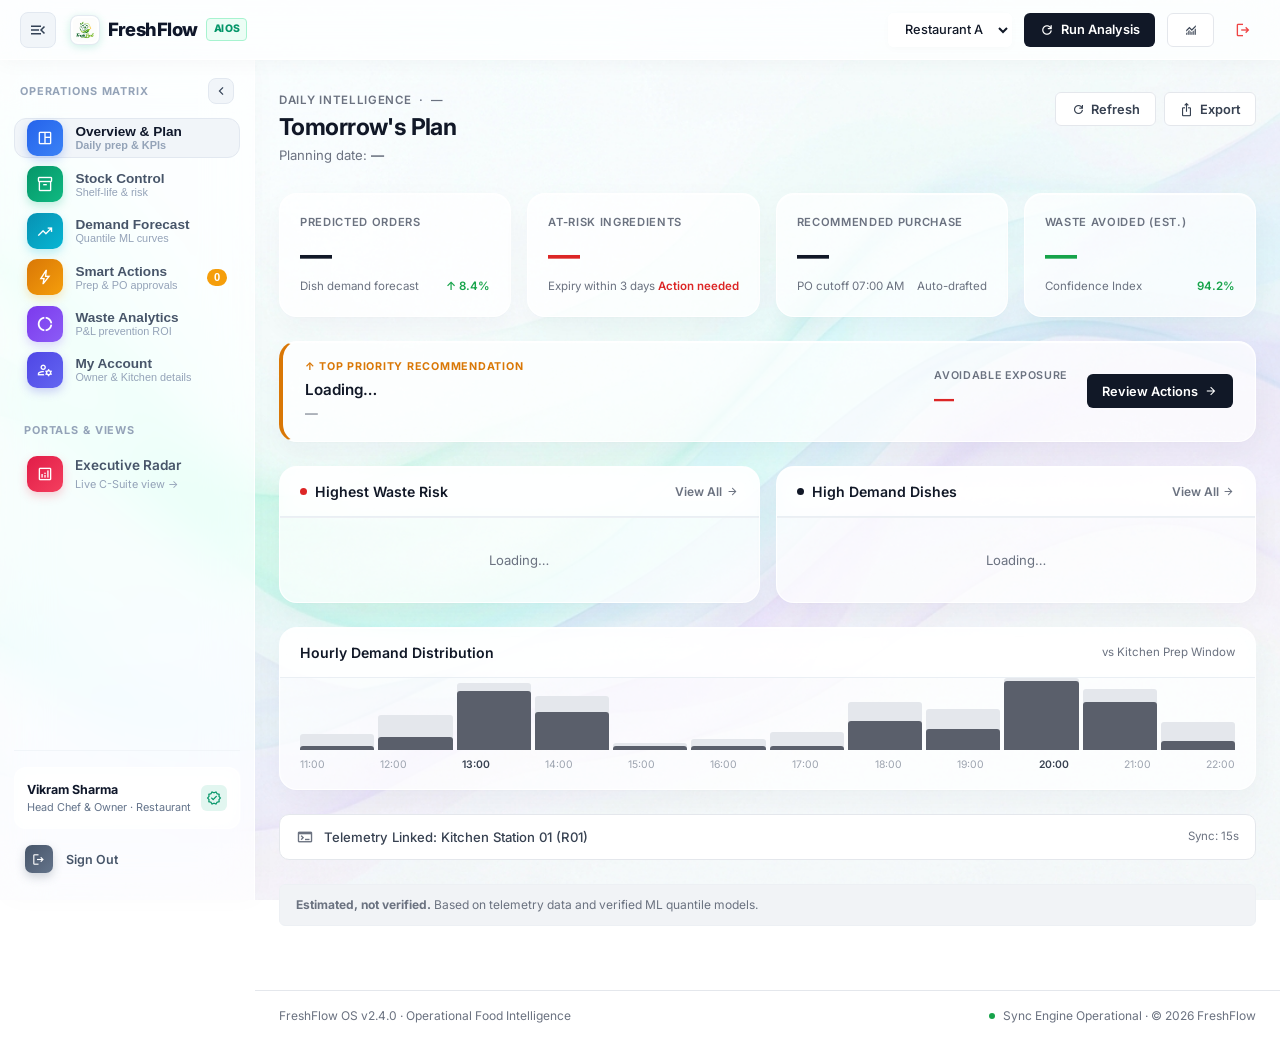
==== commit 7e2c544d: "feat: add frontend static files including HTML views, styling, and client-side logic" ====
--- a/static/app.html
+++ b/static/app.html
@@ -449,6 +449,236 @@
       backdrop-filter: blur(10px) !important;
       border: 1px solid rgba(255, 255, 255, 0.8) !important;
     }
+
+    /* Mobile Off-canvas Drawer & Mobile Bottom Nav System */
+    .sidebar-mobile-backdrop {
+      display: none;
+    }
+    .mobile-bottom-nav {
+      display: none;
+    }
+    .sidebar-mobile-header {
+      display: none !important;
+    }
+
+    @media (max-width: 768px) {
+      .simple-navbar {
+        height: 56px;
+      }
+      .simple-navbar-inner {
+        padding: 0 0.75rem;
+      }
+      .navbar-brand-section {
+        gap: 0.5rem;
+      }
+      .navbar-brand-name {
+        font-size: 1rem;
+      }
+      .navbar-ai-chip {
+        display: none !important;
+      }
+      .navbar-right-controls {
+        gap: 0.35rem;
+      }
+      .rest-select {
+        height: 32px;
+        max-width: 108px;
+        padding: 0 0.4rem;
+        font-size: 0.75rem;
+      }
+      #btnRunAnalysis {
+        height: 32px;
+        padding: 0 0.55rem;
+        font-size: 0.75rem;
+      }
+      #btnRunAnalysis .btn-label-text {
+        display: none;
+      }
+      .navbar-collapse-btn {
+        width: 32px;
+        height: 32px;
+      }
+
+      /* Workspace Layout: Full width on mobile */
+      .workspace-layout {
+        display: block !important;
+        min-height: auto;
+      }
+      .workspace-main-content {
+        width: 100% !important;
+        min-width: 100% !important;
+      }
+      .main-wrap {
+        padding: 1rem 0.85rem calc(68px + env(safe-area-inset-bottom, 12px)) !important;
+      }
+
+      /* Sidebar transforms to Off-canvas Drawer on mobile */
+      .colorful-sidebar {
+        position: fixed !important;
+        top: 0 !important;
+        left: 0 !important;
+        bottom: 0 !important;
+        height: 100vh !important;
+        height: 100dvh !important;
+        width: 290px !important;
+        max-width: 86vw !important;
+        z-index: 1200 !important;
+        transform: translateX(-100%);
+        transition: transform 0.28s cubic-bezier(0.16, 1, 0.3, 1), box-shadow 0.28s ease !important;
+        box-shadow: none !important;
+        border-right: 1px solid rgba(226, 232, 240, 0.9) !important;
+        background: rgba(255, 255, 255, 0.95) !important;
+        backdrop-filter: blur(28px) saturate(200%) !important;
+        -webkit-backdrop-filter: blur(28px) saturate(200%) !important;
+      }
+
+      .colorful-sidebar.mobile-open {
+        transform: translateX(0) !important;
+        box-shadow: 0 0 50px rgba(15, 23, 42, 0.25) !important;
+      }
+
+      .sidebar-mobile-header {
+        display: flex !important;
+        align-items: center;
+        justify-content: space-between;
+        margin-bottom: 1rem;
+        padding: 0.25rem 0.4rem 0.75rem;
+        border-bottom: 1px solid rgba(226, 232, 240, 0.8);
+      }
+
+      /* Show all labels & profile in mobile drawer */
+      .colorful-sidebar .sidebar-label-wrap,
+      .colorful-sidebar .sidebar-section-title,
+      .colorful-sidebar .sidebar-profile-card,
+      .colorful-sidebar .sidebar-badge {
+        display: flex !important;
+      }
+      .colorful-sidebar .sidebar-section-title {
+        display: block !important;
+      }
+      .colorful-sidebar .sidebar-nav-item {
+        justify-content: flex-start !important;
+        padding: 0.65rem 0.75rem !important;
+      }
+
+      /* Dim backdrop */
+      .sidebar-mobile-backdrop {
+        display: block;
+        position: fixed;
+        inset: 0;
+        background: rgba(15, 23, 42, 0.45);
+        backdrop-filter: blur(4px);
+        -webkit-backdrop-filter: blur(4px);
+        z-index: 1150;
+        opacity: 0;
+        pointer-events: none;
+        transition: opacity 0.25s ease;
+      }
+      .sidebar-mobile-backdrop.active {
+        opacity: 1;
+        pointer-events: auto;
+      }
+
+      /* Native Mobile Bottom Nav Bar */
+      .mobile-bottom-nav {
+        display: flex !important;
+        position: fixed;
+        bottom: 0;
+        left: 0;
+        right: 0;
+        height: 60px;
+        padding-bottom: env(safe-area-inset-bottom, 0px);
+        background: rgba(255, 255, 255, 0.9) !important;
+        backdrop-filter: blur(24px) saturate(200%) !important;
+        -webkit-backdrop-filter: blur(24px) saturate(200%) !important;
+        border-top: 1px solid rgba(226, 232, 240, 0.9) !important;
+        box-shadow: 0 -4px 20px rgba(15, 23, 42, 0.05);
+        z-index: 1000;
+        align-items: center;
+        justify-content: space-around;
+        padding-left: 0.35rem;
+        padding-right: 0.35rem;
+      }
+
+      .mobile-nav-item {
+        flex: 1;
+        height: 100%;
+        display: flex;
+        flex-direction: column;
+        align-items: center;
+        justify-content: center;
+        gap: 3px;
+        background: transparent;
+        border: none;
+        color: #64748b;
+        cursor: pointer;
+        padding: 4px 0;
+        position: relative;
+        transition: all 0.2s cubic-bezier(0.16, 1, 0.3, 1);
+        -webkit-tap-highlight-color: transparent;
+      }
+
+      .mobile-nav-item .mobile-nav-icon-wrap {
+        width: 32px;
+        height: 25px;
+        display: flex;
+        align-items: center;
+        justify-content: center;
+        border-radius: 10px;
+        transition: all 0.2s;
+      }
+
+      .mobile-nav-item .material-symbols-outlined {
+        font-size: 21px;
+        transition: transform 0.2s cubic-bezier(0.16, 1, 0.3, 1);
+      }
+
+      .mobile-nav-item .mobile-nav-label {
+        font-size: 0.64rem;
+        font-weight: 600;
+        letter-spacing: -0.01em;
+        line-height: 1;
+      }
+
+      .mobile-nav-item:active {
+        transform: scale(0.92);
+      }
+
+      .mobile-nav-item.active {
+        color: #0f172a;
+      }
+
+      .mobile-nav-item.active .mobile-nav-icon-wrap {
+        background: rgba(16, 185, 129, 0.14);
+        color: #059669;
+      }
+
+      .mobile-nav-item.active .material-symbols-outlined {
+        transform: translateY(-1px);
+      }
+
+      .mobile-nav-item.active .mobile-nav-label {
+        color: #059669;
+        font-weight: 700;
+      }
+
+      .mobile-nav-badge {
+        position: absolute;
+        top: -3px;
+        right: -6px;
+        background: #f59e0b;
+        color: #ffffff;
+        font-size: 0.58rem;
+        font-weight: 800;
+        min-width: 15px;
+        height: 15px;
+        line-height: 15px;
+        text-align: center;
+        border-radius: 9999px;
+        padding: 0 4px;
+        box-shadow: 0 2px 4px rgba(245, 158, 11, 0.4);
+      }
+    }
   </style>
 </head>
 
@@ -490,7 +720,7 @@
 
           <button id="btnRunAnalysis" class="btn btn-primary" type="button">
             <span class="material-symbols-outlined" style="font-size:16px;">refresh</span>
-            Run Analysis
+            <span class="btn-label-text">Run Analysis</span>
           </button>
 
           <a href="/dashboard" class="btn btn-outline" style="text-decoration:none;" title="Executive Radar">
@@ -505,6 +735,9 @@
       </div>
     </header>
 
+    <!-- Mobile Backdrop for off-canvas drawer -->
+    <div class="sidebar-mobile-backdrop" id="sidebarMobileBackdrop" onclick="closeMobileSidebar()"></div>
+
     <!-- ==========================================================================
        2. WORKSPACE LAYOUT: COLORFUL COLLAPSIBLE SIDEBAR + MAIN CONTENT
        ========================================================================== -->
@@ -513,6 +746,17 @@
       <!-- COLORFUL COLLAPSIBLE SIDEBAR -->
       <aside class="colorful-sidebar" id="appSidebar">
         <div class="sidebar-content-wrap">
+
+          <!-- Mobile Drawer Top Header -->
+          <div class="sidebar-mobile-header" style="display:none;">
+            <div style="display:flex;align-items:center;gap:0.6rem;">
+              <img src="/static/logo.png" alt="FreshFlow Logo" style="width:26px;height:26px;border-radius:6px;" />
+              <span style="font-size:1rem;font-weight:800;color:#0f172a;">FreshFlow AI</span>
+            </div>
+            <button class="navbar-collapse-btn" onclick="closeMobileSidebar()" type="button" title="Close Menu" style="width:30px;height:30px;">
+              <span class="material-symbols-outlined" style="font-size:18px;">close</span>
+            </button>
+          </div>
 
           <div
             style="display:flex;align-items:center;justify-content:space-between;margin-bottom:0.85rem;padding:0 0.4rem;">
@@ -1137,7 +1381,7 @@
                   </div>
 
                   <!-- Outlet / Branch Code & Daily Capacity -->
-                  <div style="display:grid;grid-template-columns:1fr 1fr;gap:0.75rem;">
+                  <div class="grid-2col-responsive" style="display:grid;grid-template-columns:1fr 1fr;gap:0.75rem;">
                     <div class="form-group">
                       <label class="form-label" for="accOutletCode">Outlet / Station ID</label>
                       <input type="text" id="accOutletCode" class="form-input" placeholder="e.g. BLR-CK-01"
@@ -1151,7 +1395,7 @@
                   </div>
 
                   <!-- FSSAI License & GST -->
-                  <div style="display:grid;grid-template-columns:1fr 1fr;gap:0.75rem;">
+                  <div class="grid-2col-responsive" style="display:grid;grid-template-columns:1fr 1fr;gap:0.75rem;">
                     <div class="form-group">
                       <label class="form-label" for="accFssaiNumber">FSSAI License No.</label>
                       <input type="text" id="accFssaiNumber" class="form-input" placeholder="14-digit FSSAI"
@@ -1211,7 +1455,7 @@
                   </div>
 
                   <!-- Contact Phone & WhatsApp -->
-                  <div style="display:grid;grid-template-columns:1fr 1fr;gap:0.75rem;">
+                  <div class="grid-2col-responsive" style="display:grid;grid-template-columns:1fr 1fr;gap:0.75rem;">
                     <div class="form-group">
                       <label class="form-label" for="accOwnerPhone">Mobile / WhatsApp</label>
                       <input type="tel" id="accOwnerPhone" class="form-input" placeholder="+91 98765 43210"
@@ -1225,7 +1469,7 @@
                   </div>
 
                   <!-- Operating Hours & Currency -->
-                  <div style="display:grid;grid-template-columns:1fr 1fr;gap:0.75rem;">
+                  <div class="grid-2col-responsive" style="display:grid;grid-template-columns:1fr 1fr;gap:0.75rem;">
                     <div class="form-group">
                       <label class="form-label" for="accOperatingHours">Operating Hours</label>
                       <input type="text" id="accOperatingHours" class="form-input" placeholder="11:00 AM - 11:30 PM"
@@ -1379,8 +1623,18 @@
   <script src="/static/app.js"></script>
 
   <script>
-    // Sidebar Toggle Controller
+    // Sidebar Toggle Controller (Desktop Collapse + Mobile Drawer)
     function toggleAppSidebar() {
+      if (window.innerWidth <= 768) {
+        const sidebar = document.getElementById('appSidebar');
+        const backdrop = document.getElementById('sidebarMobileBackdrop');
+        if (!sidebar) return;
+        const isOpen = sidebar.classList.toggle('mobile-open');
+        if (backdrop) backdrop.classList.toggle('active', isOpen);
+        document.body.style.overflow = isOpen ? 'hidden' : '';
+        return;
+      }
+
       const sidebar = document.getElementById('appSidebar');
       const toggleIcon = document.getElementById('sidebarToggleIcon');
       const miniIcon = document.getElementById('sidebarMiniIcon');
@@ -1392,6 +1646,28 @@
       if (toggleIcon) toggleIcon.textContent = isCollapsed ? 'menu' : 'menu_open';
       if (miniIcon) miniIcon.textContent = isCollapsed ? 'chevron_right' : 'chevron_left';
     }
+
+    function openMobileSidebar() {
+      const sidebar = document.getElementById('appSidebar');
+      const backdrop = document.getElementById('sidebarMobileBackdrop');
+      if (sidebar) sidebar.classList.add('mobile-open');
+      if (backdrop) backdrop.classList.add('active');
+      document.body.style.overflow = 'hidden';
+    }
+
+    function closeMobileSidebar() {
+      const sidebar = document.getElementById('appSidebar');
+      const backdrop = document.getElementById('sidebarMobileBackdrop');
+      if (sidebar) sidebar.classList.remove('mobile-open');
+      if (backdrop) backdrop.classList.remove('active');
+      document.body.style.overflow = '';
+    }
+
+    window.addEventListener('resize', () => {
+      if (window.innerWidth > 768) {
+        closeMobileSidebar();
+      }
+    });
 
     // Owner Account & Establishment Profile Logic
     function loadOwnerAccountDetails() {
@@ -1528,6 +1804,45 @@
     });
   </script>
 
+  <!-- Mobile Floating / Sticky Bottom Navigation Bar (Active on <= 768px screens) -->
+  <nav class="mobile-bottom-nav" id="mobileBottomNav" aria-label="Mobile Navigation">
+    <button class="mobile-nav-item active" data-tab="home" onclick="window.app.switchTab('home')" type="button">
+      <div class="mobile-nav-icon-wrap">
+        <span class="material-symbols-outlined">space_dashboard</span>
+      </div>
+      <span class="mobile-nav-label">Overview</span>
+    </button>
+
+    <button class="mobile-nav-item" data-tab="stock" onclick="window.app.switchTab('stock')" type="button">
+      <div class="mobile-nav-icon-wrap">
+        <span class="material-symbols-outlined">inventory_2</span>
+      </div>
+      <span class="mobile-nav-label">Stock</span>
+    </button>
+
+    <button class="mobile-nav-item" data-tab="forecast" onclick="window.app.switchTab('forecast')" type="button">
+      <div class="mobile-nav-icon-wrap">
+        <span class="material-symbols-outlined">trending_up</span>
+      </div>
+      <span class="mobile-nav-label">Forecast</span>
+    </button>
+
+    <button class="mobile-nav-item" data-tab="actions" onclick="window.app.switchTab('actions')" type="button">
+      <div class="mobile-nav-icon-wrap" style="position:relative;">
+        <span class="material-symbols-outlined">bolt</span>
+        <span id="mobilePendingBadge" class="mobile-nav-badge">0</span>
+      </div>
+      <span class="mobile-nav-label">Actions</span>
+    </button>
+
+    <button class="mobile-nav-item" id="btnMobileMore" onclick="openMobileSidebar()" type="button">
+      <div class="mobile-nav-icon-wrap">
+        <span class="material-symbols-outlined">menu</span>
+      </div>
+      <span class="mobile-nav-label">More</span>
+    </button>
+  </nav>
+
 </body>
 
 </html>
--- a/static/styles.css
+++ b/static/styles.css
@@ -2681,4 +2681,325 @@
   border-bottom: 1px solid rgba(226, 232, 240, 0.7) !important;
 }
 
-
+/* ==========================================================================
+   MOBILE FIRST RESPONSIVE WEB APP ENHANCEMENT
+   (Strictly scoped to mobile & tablet queries - Desktop view is 100% untouched)
+   ========================================================================== */
+
+/* Utility classes for responsive grid layouts */
+.grid-2col-responsive {
+  display: grid;
+  grid-template-columns: 1fr 1fr;
+  gap: 0.75rem;
+}
+
+@media (max-width: 640px) {
+  .grid-2col-responsive {
+    grid-template-columns: 1fr !important;
+  }
+}
+
+/* Tablet & Mobile Breakpoint (<= 768px) */
+@media (max-width: 768px) {
+  /* Prevent horizontal document spill */
+  html, body {
+    overflow-x: hidden !important;
+    position: relative;
+    width: 100%;
+  }
+
+  /* Tap targets & smooth touch */
+  a, button, input, select, textarea, .tab-btn, .acc-trigger {
+    -webkit-tap-highlight-color: transparent;
+  }
+
+  /* Form control font-size >= 16px to prevent iOS Safari auto-zoom */
+  input[type="text"],
+  input[type="number"],
+  input[type="email"],
+  input[type="tel"],
+  input[type="date"],
+  select,
+  textarea {
+    font-size: 16px !important;
+  }
+
+  /* Page Header Mobile Layout */
+  .page-header {
+    flex-direction: column !important;
+    align-items: stretch !important;
+    gap: 0.75rem !important;
+    margin-bottom: 1.15rem !important;
+  }
+
+  .page-title {
+    font-size: 1.35rem !important;
+    letter-spacing: -0.02em !important;
+  }
+
+  .page-sub {
+    font-size: 0.78rem !important;
+  }
+
+  .page-actions {
+    display: flex !important;
+    width: 100% !important;
+    gap: 0.5rem !important;
+  }
+
+  .page-actions .btn {
+    flex: 1 !important;
+    height: 38px !important;
+    justify-content: center !important;
+    font-size: 0.8rem !important;
+  }
+
+  /* Filter Rows */
+  .filter-row {
+    flex-direction: column !important;
+    align-items: stretch !important;
+    gap: 0.55rem !important;
+    margin-bottom: 1rem !important;
+  }
+
+  .search-input-wrap {
+    max-width: 100% !important;
+    width: 100% !important;
+    height: 40px !important;
+    border-radius: 10px !important;
+  }
+
+  .filter-row select.form-select {
+    width: 100% !important;
+    height: 40px !important;
+    border-radius: 10px !important;
+    font-size: 0.85rem !important;
+  }
+
+  /* Priority Banner */
+  .priority-banner {
+    flex-direction: column !important;
+    align-items: stretch !important;
+    padding: 1rem 1.1rem !important;
+    gap: 0.85rem !important;
+  }
+
+  .priority-banner > div:last-child {
+    display: flex !important;
+    align-items: center !important;
+    justify-content: space-between !important;
+    width: 100% !important;
+    gap: 0.75rem !important;
+    flex-wrap: wrap !important;
+  }
+
+  .priority-banner .btn-primary {
+    width: 100% !important;
+    height: 42px !important;
+    justify-content: center !important;
+    font-size: 0.88rem !important;
+  }
+
+  /* Site Footer */
+  .site-footer {
+    padding: 1.25rem 1rem calc(72px + env(safe-area-inset-bottom, 12px)) !important;
+  }
+
+  .footer-inner {
+    flex-direction: column !important;
+    text-align: center !important;
+    gap: 0.5rem !important;
+  }
+}
+
+/* Smartphone Breakpoint (<= 640px) */
+@media (max-width: 640px) {
+  /* KPI Grids */
+  .kpi-grid {
+    grid-template-columns: repeat(2, 1fr) !important;
+    gap: 0.65rem !important;
+    margin-bottom: 1.15rem !important;
+  }
+
+  .kpi-card {
+    padding: 0.85rem 0.95rem !important;
+    border-radius: 14px !important;
+  }
+
+  .kpi-label {
+    font-size: 0.65rem !important;
+    letter-spacing: 0.04em !important;
+  }
+
+  .kpi-value {
+    font-size: 1.45rem !important;
+    margin: 0.25rem 0 !important;
+    line-height: 1.15 !important;
+    word-break: break-word !important;
+  }
+
+  .kpi-foot {
+    font-size: 0.68rem !important;
+    flex-direction: column !important;
+    align-items: flex-start !important;
+    gap: 0.15rem !important;
+  }
+
+  /* Accordion rows on mobile */
+  .acc-trigger {
+    padding: 0.75rem 0.95rem !important;
+    flex-direction: column !important;
+    align-items: stretch !important;
+    gap: 0.45rem !important;
+  }
+
+  .acc-trigger-left {
+    display: flex !important;
+    align-items: center !important;
+    gap: 0.5rem !important;
+    width: 100% !important;
+    min-width: 0 !important;
+  }
+
+  .acc-name {
+    font-size: 0.85rem !important;
+    white-space: normal !important;
+    overflow: visible !important;
+    text-overflow: clip !important;
+    line-height: 1.25 !important;
+  }
+
+  .acc-meta {
+    font-size: 0.72rem !important;
+    color: var(--text-3) !important;
+  }
+
+  .acc-trigger-right {
+    display: flex !important;
+    align-items: center !important;
+    justify-content: space-between !important;
+    width: 100% !important;
+    padding-top: 0.35rem !important;
+    border-top: 1px dashed rgba(226, 232, 240, 0.7) !important;
+  }
+
+  .acc-body {
+    padding: 0.75rem 0.95rem 0.95rem !important;
+  }
+
+  .acc-detail-grid {
+    grid-template-columns: repeat(2, 1fr) !important;
+    gap: 0.65rem 0.75rem !important;
+  }
+
+  .acc-detail-label {
+    font-size: 0.65rem !important;
+  }
+
+  .acc-detail-value {
+    font-size: 0.82rem !important;
+  }
+
+  .acc-body-actions {
+    flex-wrap: wrap !important;
+    gap: 0.5rem !important;
+  }
+
+  .acc-body-actions .btn {
+    flex: 1 1 auto !important;
+    justify-content: center !important;
+    min-height: 38px !important;
+  }
+
+  /* Charts */
+  .chart-card .card-header {
+    flex-direction: column !important;
+    align-items: flex-start !important;
+    gap: 0.25rem !important;
+  }
+
+  .chart-bars {
+    height: 60px !important;
+    padding: 0 0.85rem !important;
+    gap: 3px !important;
+  }
+
+  .chart-labels {
+    padding: 0.35rem 0.85rem 0.75rem !important;
+    font-size: 0.6rem !important;
+  }
+
+  .trend-wrap {
+    height: 110px !important;
+    padding: 0.75rem 0.85rem 0.25rem !important;
+  }
+
+  /* Modals as native Mobile Bottom Sheets */
+  .modal-backdrop {
+    align-items: flex-end !important;
+    padding: 0 !important;
+  }
+
+  .modal-box {
+    width: 100% !important;
+    max-width: 100% !important;
+    border-radius: 22px 22px 0 0 !important;
+    border-bottom: none !important;
+    max-height: 88vh !important;
+    max-height: 88dvh !important;
+    overflow-y: auto !important;
+    animation: sheetUp 0.25s cubic-bezier(0.16, 1, 0.3, 1) !important;
+    padding-bottom: env(safe-area-inset-bottom, 12px) !important;
+  }
+
+  @keyframes sheetUp {
+    from { transform: translateY(100%); }
+    to { transform: translateY(0); }
+  }
+
+  .modal-header {
+    padding: 1rem 1.15rem !important;
+  }
+
+  .modal-body {
+    padding: 1.15rem !important;
+    gap: 0.75rem !important;
+  }
+
+  .modal-footer {
+    padding: 0.85rem 1.15rem 1.5rem !important;
+    flex-direction: column !important;
+    gap: 0.5rem !important;
+  }
+
+  .modal-footer .btn {
+    width: 100% !important;
+    height: 44px !important;
+    justify-content: center !important;
+    font-size: 0.9rem !important;
+  }
+
+  /* Toast notification position */
+  .toast {
+    left: 1rem !important;
+    right: 1rem !important;
+    bottom: calc(72px + env(safe-area-inset-bottom, 10px)) !important;
+    text-align: center !important;
+    border-radius: 12px !important;
+    padding: 0.75rem 1rem !important;
+    font-size: 0.82rem !important;
+  }
+}
+
+/* Small Smartphone Breakpoint (<= 380px) */
+@media (max-width: 380px) {
+  .kpi-grid {
+    grid-template-columns: 1fr !important;
+  }
+  .acc-detail-grid {
+    grid-template-columns: 1fr !important;
+  }
+}
+
+
+
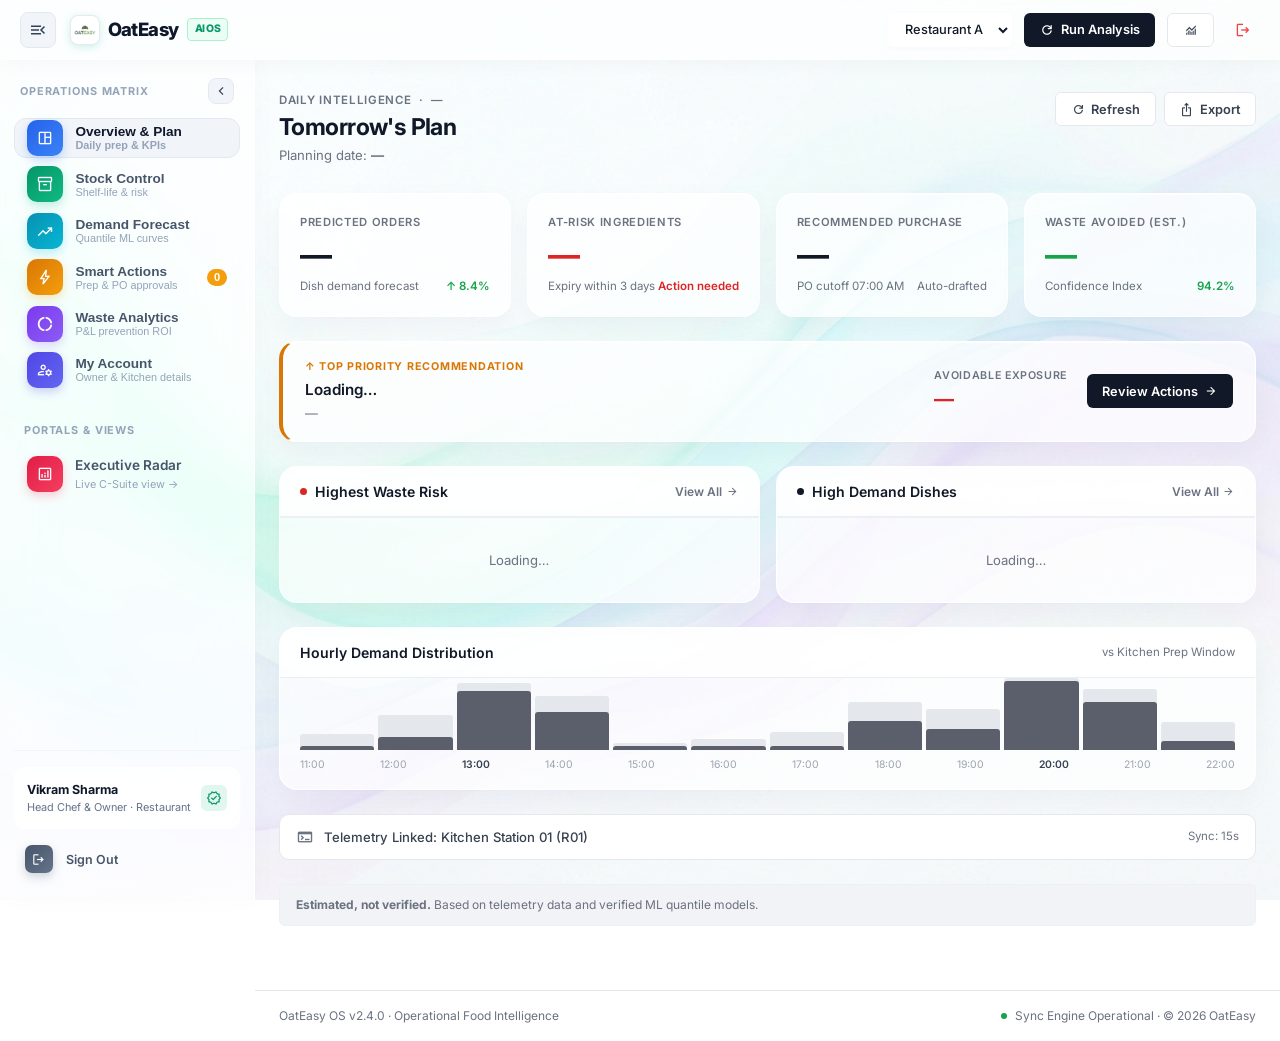
==== commit f22c0cfa: "feat: rebrand project to OatEasy AI and add backend server with payment gateway support" ====
--- a/static/app.html
+++ b/static/app.html
@@ -700,8 +700,8 @@
           </button>
 
           <a href="/" class="navbar-brand-name">
-            <img src="/static/logo.png" alt="FreshFlow Logo" class="brand-logo-img" style="width:30px;height:30px;border-radius:8px;" />
-            <span>FreshFlow</span>
+            <img src="/static/logo.png" alt="OatEasy Logo" class="brand-logo-img" style="width:30px;height:30px;border-radius:8px;" />
+            <span>OatEasy</span>
             <span class="navbar-ai-chip">AI OS</span>
           </a>
 
@@ -750,8 +750,8 @@
           <!-- Mobile Drawer Top Header -->
           <div class="sidebar-mobile-header" style="display:none;">
             <div style="display:flex;align-items:center;gap:0.6rem;">
-              <img src="/static/logo.png" alt="FreshFlow Logo" style="width:26px;height:26px;border-radius:6px;" />
-              <span style="font-size:1rem;font-weight:800;color:#0f172a;">FreshFlow AI</span>
+              <img src="/static/logo.png" alt="OatEasy Logo" style="width:26px;height:26px;border-radius:6px;" />
+              <span style="font-size:1rem;font-weight:800;color:#0f172a;">OatEasy AI</span>
             </div>
             <button class="navbar-collapse-btn" onclick="closeMobileSidebar()" type="button" title="Close Menu" style="width:30px;height:30px;">
               <span class="material-symbols-outlined" style="font-size:18px;">close</span>
@@ -1302,7 +1302,7 @@
                 <div>
                   <div style="display:flex;align-items:center;gap:0.6rem;margin-bottom:0.25rem;">
                     <h2 id="overviewEstablishmentName"
-                      style="font-size:1.25rem;font-weight:700;color:var(--text-1);margin:0;">FreshFlow Cloud Kitchen
+                      style="font-size:1.25rem;font-weight:700;color:var(--text-1);margin:0;">OatEasy Cloud Kitchen
                     </h2>
                     <span
                       style="font-size:0.72rem;font-weight:700;background:rgba(16,185,129,0.12);color:#059669;padding:0.18rem 0.55rem;border-radius:9999px;display:inline-flex;align-items:center;gap:0.25rem;">
@@ -1451,7 +1451,7 @@
                   <div class="form-group">
                     <label class="form-label" for="accOwnerEmail">Work / Notification Email</label>
                     <input type="email" id="accOwnerEmail" class="form-input" placeholder="owner@restaurant.com"
-                      value="admin@freshflow.ai" style="height:40px;border-radius:10px;font-size:0.85rem;" />
+                      value="admin@oateasy.ai" style="height:40px;border-radius:10px;font-size:0.85rem;" />
                   </div>
 
                   <!-- Contact Phone & WhatsApp -->
@@ -1520,11 +1520,11 @@
         <!-- Site Footer -->
         <footer class="site-footer">
           <div class="footer-inner">
-            <span>FreshFlow OS v2.4.0 · Operational Food Intelligence</span>
+            <span>OatEasy OS v2.4.0 · Operational Food Intelligence</span>
             <span style="display:flex;align-items:center;gap:0.5rem;">
               <span
                 style="width:6px;height:6px;border-radius:50%;background:var(--success);display:inline-block;"></span>
-              Sync Engine Operational · © 2026 FreshFlow
+              Sync Engine Operational · © 2026 OatEasy
             </span>
           </div>
         </footer>
@@ -1702,7 +1702,7 @@
         restaurant: 'The Urban Bistro & Dine-In'
       };
 
-      const estName = data.establishmentName || defaultEstablishments[kitchenType] || 'FreshFlow Operations Outlet';
+      const estName = data.establishmentName || defaultEstablishments[kitchenType] || 'OatEasy Operations Outlet';
       const ownerName = data.ownerName || 'Vikram Sharma';
       const ownerRole = data.ownerRole || 'Head Chef & Owner';
       const outletCode = data.outletCode || (kitchenType === 'cloudkitchen' ? 'BLR-CK-01' : 'HQ-REST-01');
@@ -1710,7 +1710,7 @@
       const fssai = data.fssai || '11224001000842';
       const gst = data.gst || '29ABCDE1234F1Z5';
       const address = data.address || 'Plot 42, 4th Main, 100 Feet Road, Indiranagar, Bengaluru, Karnataka - 560038';
-      const email = data.email || 'admin@freshflow.ai';
+      const email = data.email || 'admin@oateasy.ai';
       const phone = data.phone || '+91 98765 43210';
       const emergencyPhone = data.emergencyPhone || '+91 91234 56789';
       const hours = data.hours || '11:00 AM - 11:30 PM';
@@ -1753,7 +1753,7 @@
         fssai: document.getElementById('accFssaiNumber')?.value.trim() || '11224001000842',
         gst: document.getElementById('accGstNumber')?.value.trim() || '29ABCDE1234F1Z5',
         address: document.getElementById('accAddress')?.value.trim() || '',
-        email: document.getElementById('accOwnerEmail')?.value.trim() || 'admin@freshflow.ai',
+        email: document.getElementById('accOwnerEmail')?.value.trim() || 'admin@oateasy.ai',
         phone: document.getElementById('accOwnerPhone')?.value.trim() || '',
         emergencyPhone: document.getElementById('accEmergencyPhone')?.value.trim() || '',
         hours: document.getElementById('accOperatingHours')?.value.trim() || '',
@@ -1798,8 +1798,8 @@
       loadOwnerAccountDetails();
 
       // Instantiate dashboard engine
-      if (window.FreshFlowApp) {
-        window.app = new FreshFlowApp();
+      if (window.FreshFlowApp || window.OatEasyApp) {
+        window.app = new (window.OatEasyApp || window.FreshFlowApp)();
       }
     });
   </script>
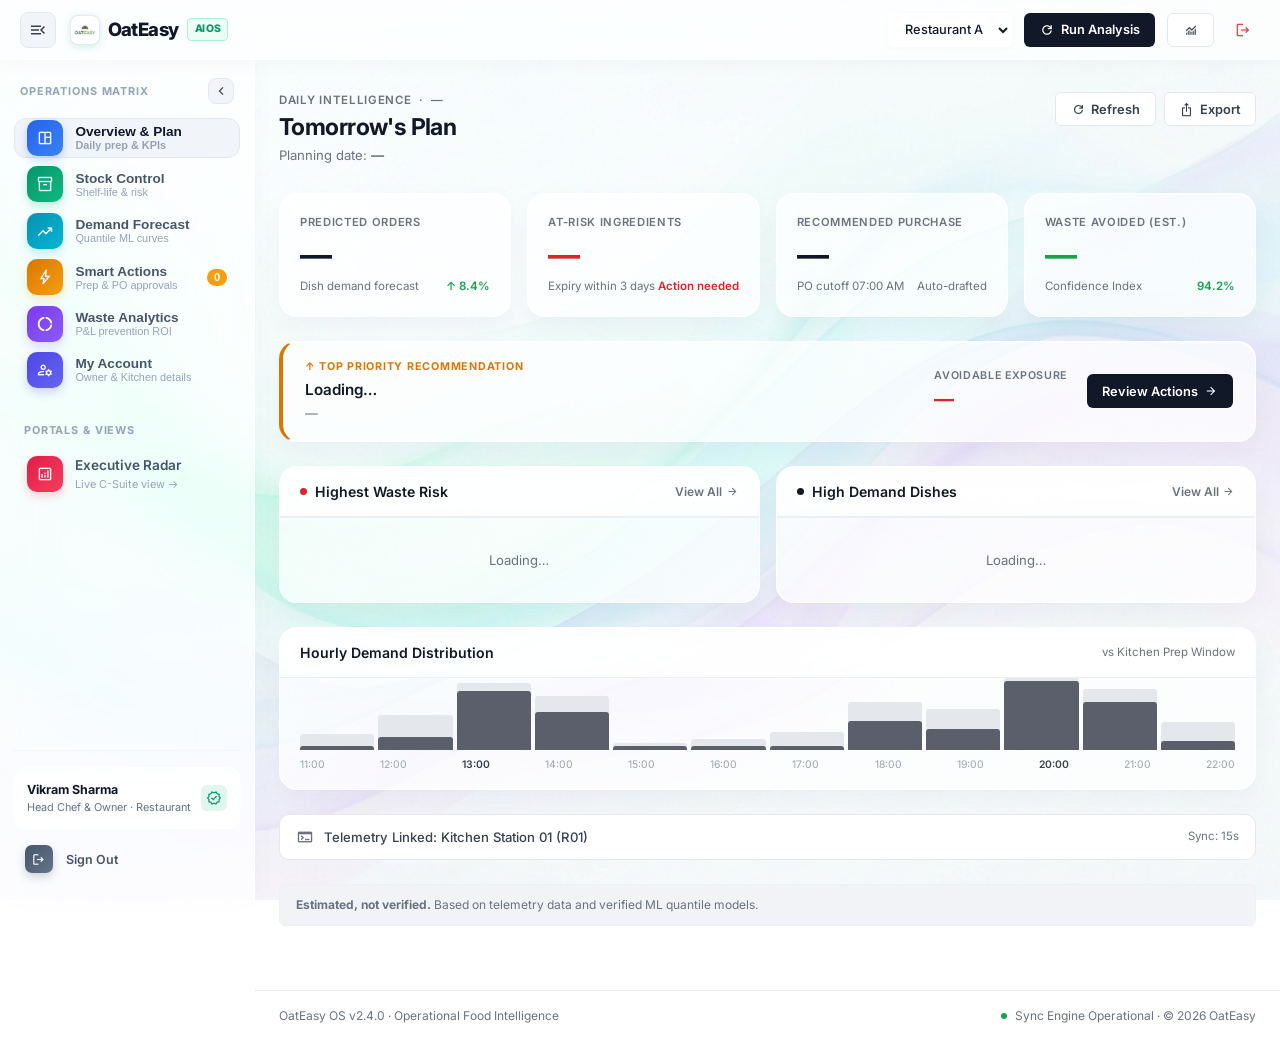
==== commit 7a50b6d3: "Merge branch 'main' of https://github.com/Mananverma1/FreshFlowAI" ====
--- a/static/app.html
+++ b/static/app.html
@@ -1151,9 +1151,20 @@
                     <label class="form-label">Avg Temp (°C)</label>
                     <input id="simTemp" type="number" value="24.0" step="0.5" class="form-input" />
                   </div>
-                </div>
-                <button class="btn btn-primary" onclick="window.app.runSimulation()" type="button">Run
-                  Simulation</button>
+                  <div class="form-group">
+                    <label class="form-label">Rainfall (mm)</label>
+                    <input id="simRain" type="number" value="0.0" step="0.5" class="form-input" />
+                  </div>
+                </div>
+                <div style="display:flex;align-items:center;gap:1.5rem;margin-bottom:1rem;flex-wrap:wrap;">
+                  <label style="display:inline-flex;align-items:center;gap:0.4rem;font-size:0.82rem;cursor:pointer;">
+                    <input id="simPromo" type="checkbox" style="accent-color:var(--primary);" /> Promotion Active (+15-25% demand)
+                  </label>
+                  <label style="display:inline-flex;align-items:center;gap:0.4rem;font-size:0.82rem;cursor:pointer;">
+                    <input id="simHoliday" type="checkbox" style="accent-color:var(--primary);" /> Public Holiday (+20% uplift)
+                  </label>
+                </div>
+                <button id="btnRunSimulator" class="btn btn-primary" onclick="window.app.runSimulation()" type="button">Run Simulation</button>
                 <div id="simResultBox" style="margin-top:1rem;display:none;"></div>
               </div>
             </div>
@@ -1173,8 +1184,21 @@
                 <span style="font-size:0.72rem;color:var(--text-3);">Click any row to expand prep details</span>
               </div>
               <div class="acc-list" id="forecastAccList">
-                <div style="padding:2.5rem;text-align:center;color:var(--text-3);font-size:0.82rem;">Loading forecasts…
-                </div>
+                <div style="padding:2.5rem;text-align:center;color:var(--text-3);font-size:0.82rem;">Loading forecasts…</div>
+              </div>
+            </div>
+
+            <!-- Recommended Purchase Plan Card -->
+            <div class="card scroll-reveal" style="margin-top:1.5rem;">
+              <div class="card-header">
+                <div>
+                  <span class="card-title">Recommended Purchase Plan</span>
+                  <p style="font-size:0.75rem;color:var(--text-3);margin:0.2rem 0 0 0;">Synthesized from dish demand &amp; recipe BOM</p>
+                </div>
+                <span id="totalPurchaseValueBadge" class="badge badge-success" style="font-size:0.82rem;">Total: ₹0.00</span>
+              </div>
+              <div class="acc-list" id="purchasePlanAccList">
+                <div style="padding:2.5rem;text-align:center;color:var(--text-3);font-size:0.82rem;">Loading purchase plan…</div>
               </div>
             </div>
           </section>
@@ -1187,20 +1211,45 @@
                 <h1 class="page-title">Smart Actions &amp; Orders</h1>
                 <p class="page-sub">Auto-synthesized kitchen prep schedules and supplier purchase orders</p>
               </div>
+              <div class="page-actions">
+                <button class="btn btn-outline btn-sm" onclick="window.app.resetActions()" type="button" title="Reset all actions back to pending">
+                  <span class="material-symbols-outlined" style="font-size:14px;">restart_alt</span> Reset Statuses
+                </button>
+              </div>
+            </div>
+
+            <!-- Actions KPI Metrics -->
+            <div class="kpi-grid">
+              <div class="kpi-card scroll-reveal delay-1">
+                <div class="kpi-label">Pending Approvals</div>
+                <div id="actionsPendingCount" class="kpi-value warn">0</div>
+                <div class="kpi-foot"><span>Requires kitchen sign-off</span></div>
+              </div>
+              <div class="kpi-card scroll-reveal delay-2">
+                <div class="kpi-label">Actions Completed</div>
+                <div id="actionsCompletedCount" class="kpi-value success">0</div>
+                <div class="kpi-foot"><span>Executed by staff</span></div>
+              </div>
+              <div class="kpi-card scroll-reveal delay-3">
+                <div class="kpi-label">Captured Savings</div>
+                <div id="actionsCapturedSavings" class="kpi-value success">₹0.00</div>
+                <div class="kpi-foot"><span>Waste avoided via actions</span></div>
+              </div>
             </div>
 
             <div class="filter-row scroll-reveal">
               <select id="actionTypeFilter" class="form-select">
                 <option value="all">All Types</option>
-                <option value="Purchase">Purchase Orders</option>
-                <option value="Prep">Kitchen Prep</option>
-                <option value="Promo">Promotions</option>
+                <option value="hold_purchase">Hold Purchase Orders</option>
+                <option value="use_existing_stock">Use Existing Stock First</option>
+                <option value="stage_preparation">Staged Kitchen Prep</option>
               </select>
               <select id="actionStatusFilter" class="form-select">
                 <option value="all">All Statuses</option>
-                <option value="Pending">Pending Approval</option>
-                <option value="Approved">Approved</option>
-                <option value="Dismissed">Dismissed</option>
+                <option value="pending">Pending Approval</option>
+                <option value="completed">Completed / Executed</option>
+                <option value="deferred">Deferred</option>
+                <option value="dismissed">Dismissed</option>
               </select>
             </div>
 
@@ -1209,8 +1258,7 @@
                 <span class="card-title">Action Feed</span>
               </div>
               <div class="acc-list" id="actionsList">
-                <div style="padding:2.5rem;text-align:center;color:var(--text-3);font-size:0.82rem;">Loading recommended
-                  actions…</div>
+                <div style="padding:2.5rem;text-align:center;color:var(--text-3);font-size:0.82rem;">Loading recommended actions…</div>
               </div>
             </div>
           </section>
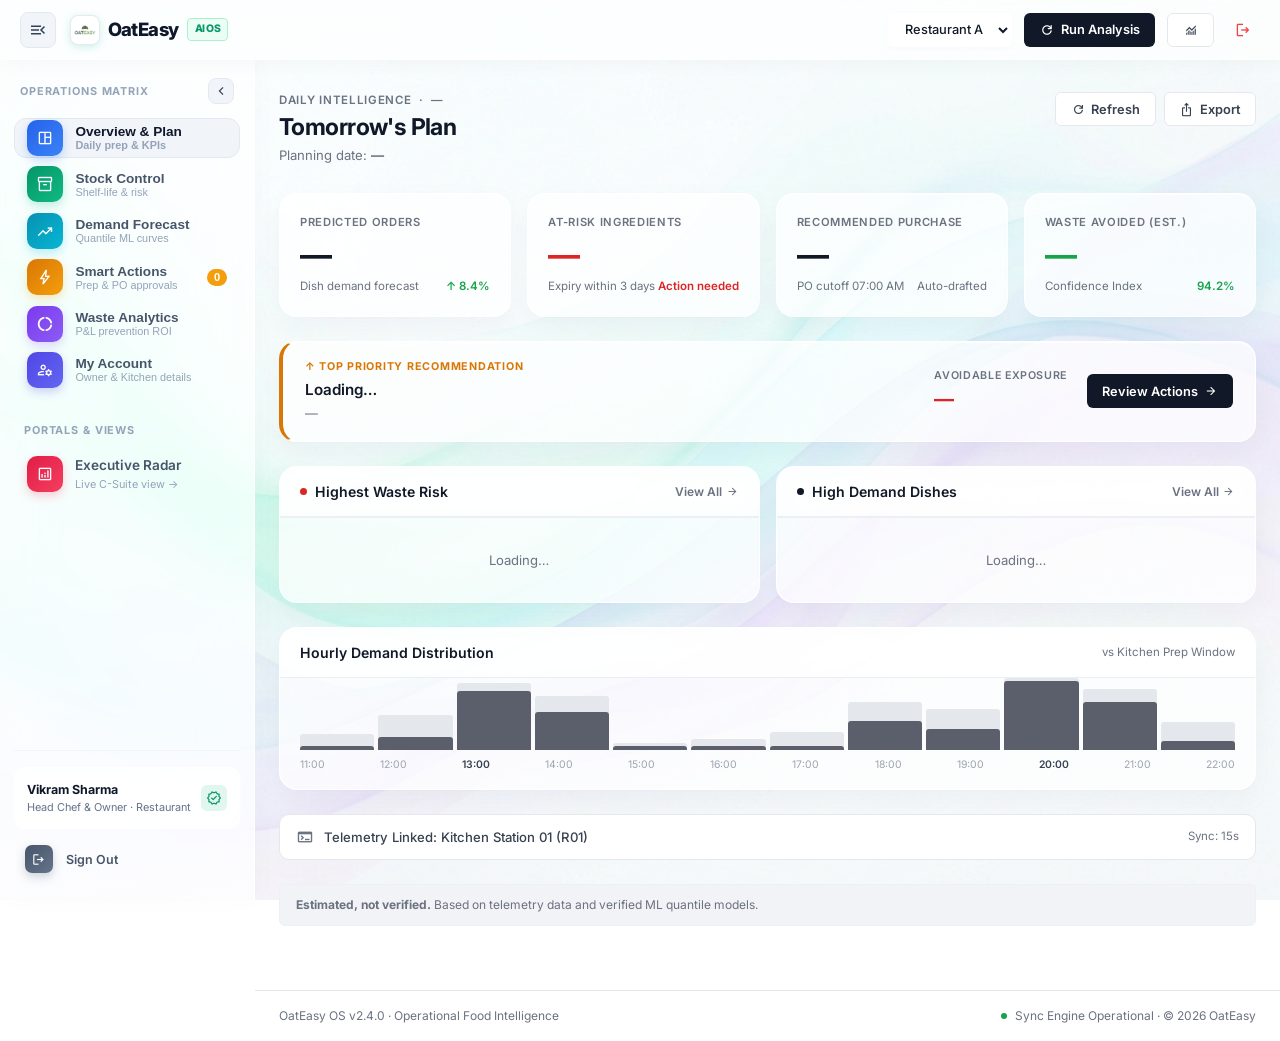
==== commit 9db3674e: "refactor: rename freshflow.db to oateasy.db, FreshFlow_ML to OatEasy_ML, and clean all legacy FreshF" ====
--- a/static/app.html
+++ b/static/app.html
@@ -4,7 +4,7 @@
 <head>
   <meta charset="utf-8" />
   <meta name="viewport" content="width=device-width, initial-scale=1.0" />
-  <title>FreshFlow — Restaurant Operations Workspace</title>
+  <title>OatEasy — Restaurant Operations Workspace</title>
   <meta name="description"
     content="Operational restaurant intelligence platform powered by Machine Learning demand forecasting, ingredient waste risk prediction, and automated prep & purchasing planning." />
 
@@ -16,7 +16,8 @@
     href="https://fonts.googleapis.com/css2?family=Material+Symbols+Outlined:opsz,wght,FILL,GRAD@20..48,100..700,0..1,-50..200"
     rel="stylesheet" />
   <link href="/static/styles.css?v=2.4" rel="stylesheet" />
-  <link rel="icon" type="image/png" href="/static/logo.png" />
+  <link rel="icon" type="image/png" href="/static/favicon.png"/>
+  <link rel="shortcut icon" href="/static/favicon.ico"/>
 
   <style>
     /* Liquid Glassmorphism & Light bg.png theme */
@@ -1689,7 +1690,7 @@
       if (!sidebar) return;
 
       const isCollapsed = sidebar.classList.toggle('collapsed');
-      localStorage.setItem('freshflow_sidebar_collapsed', isCollapsed ? '1' : '0');
+      localStorage.setItem('oateasy_sidebar_collapsed', isCollapsed ? '1' : '0');
 
       if (toggleIcon) toggleIcon.textContent = isCollapsed ? 'menu' : 'menu_open';
       if (miniIcon) miniIcon.textContent = isCollapsed ? 'chevron_right' : 'chevron_left';
@@ -1719,7 +1720,7 @@
 
     // Owner Account & Establishment Profile Logic
     function loadOwnerAccountDetails() {
-      const profileKey = 'freshflow_owner_profile';
+      const profileKey = 'oateasy_owner_profile';
       let data = {};
       try {
         const saved = localStorage.getItem(profileKey);
@@ -1728,8 +1729,8 @@
         console.warn('Failed parsing owner profile:', e);
       }
 
-      const kitchenType = localStorage.getItem('freshflow_kitchen_type') || 'restaurant';
-      const kitchenName = localStorage.getItem('freshflow_kitchen_name') || 'Restaurant & Dine-In';
+      const kitchenType = localStorage.getItem('oateasy_kitchen_type') || 'restaurant';
+      const kitchenName = localStorage.getItem('oateasy_kitchen_name') || 'Restaurant & Dine-In';
       const icons = { hotel: 'hotel', restaurant: 'restaurant', hostelmess: 'apartment', cloudkitchen: 'cloud_queue' };
 
       // Set business mode badge & readonly name
@@ -1809,7 +1810,7 @@
         savedAt: new Date().toISOString()
       };
 
-      localStorage.setItem('freshflow_owner_profile', JSON.stringify(data));
+      localStorage.setItem('oateasy_owner_profile', JSON.stringify(data));
       loadOwnerAccountDetails();
 
       if (window.app && window.app.showToast) {
@@ -1822,7 +1823,7 @@
     // Restore saved preferences
     window.addEventListener('DOMContentLoaded', () => {
       // Restore sidebar state
-      if (localStorage.getItem('freshflow_sidebar_collapsed') === '1') {
+      if (localStorage.getItem('oateasy_sidebar_collapsed') === '1') {
         const sidebar = document.getElementById('appSidebar');
         if (sidebar) sidebar.classList.add('collapsed');
         const toggleIcon = document.getElementById('sidebarToggleIcon');
@@ -1832,8 +1833,8 @@
       }
 
       // Restore kitchen profile
-      const type = localStorage.getItem('freshflow_kitchen_type') || 'restaurant';
-      const name = localStorage.getItem('freshflow_kitchen_name') || 'Restaurant & Dine-In';
+      const type = localStorage.getItem('oateasy_kitchen_type') || 'restaurant';
+      const name = localStorage.getItem('oateasy_kitchen_name') || 'Restaurant & Dine-In';
       const icons = { hotel: 'hotel', restaurant: 'restaurant', hostelmess: 'apartment', cloudkitchen: 'cloud_queue' };
 
       const navName = document.getElementById('navbarKitchenName');
@@ -1846,8 +1847,8 @@
       loadOwnerAccountDetails();
 
       // Instantiate dashboard engine
-      if (window.FreshFlowApp || window.OatEasyApp) {
-        window.app = new (window.OatEasyApp || window.FreshFlowApp)();
+      if (window.OatEasyApp || window.OatEasyApp) {
+        window.app = new (window.OatEasyApp || window.OatEasyApp)();
       }
     });
   </script>
@@ -1891,6 +1892,11 @@
     </button>
   </nav>
 
-</body>
+<script>
+    const scrollY = new URLSearchParams(window.location.search).get("scroll");
+    if (scrollY) {
+      setTimeout(() => window.scrollTo({ top: parseInt(scrollY), behavior: "instant" }), 400);
+    }
+</script></body>
 
 </html>
--- a/static/styles.css
+++ b/static/styles.css
@@ -1,6 +1,6 @@
 /* ==========================================================================
 
-   FreshFlow — Minimal Clean Design System
+   OatEasy — Minimal Clean Design System
 
    Monochromatic — Structured — Scrollytelling
 
